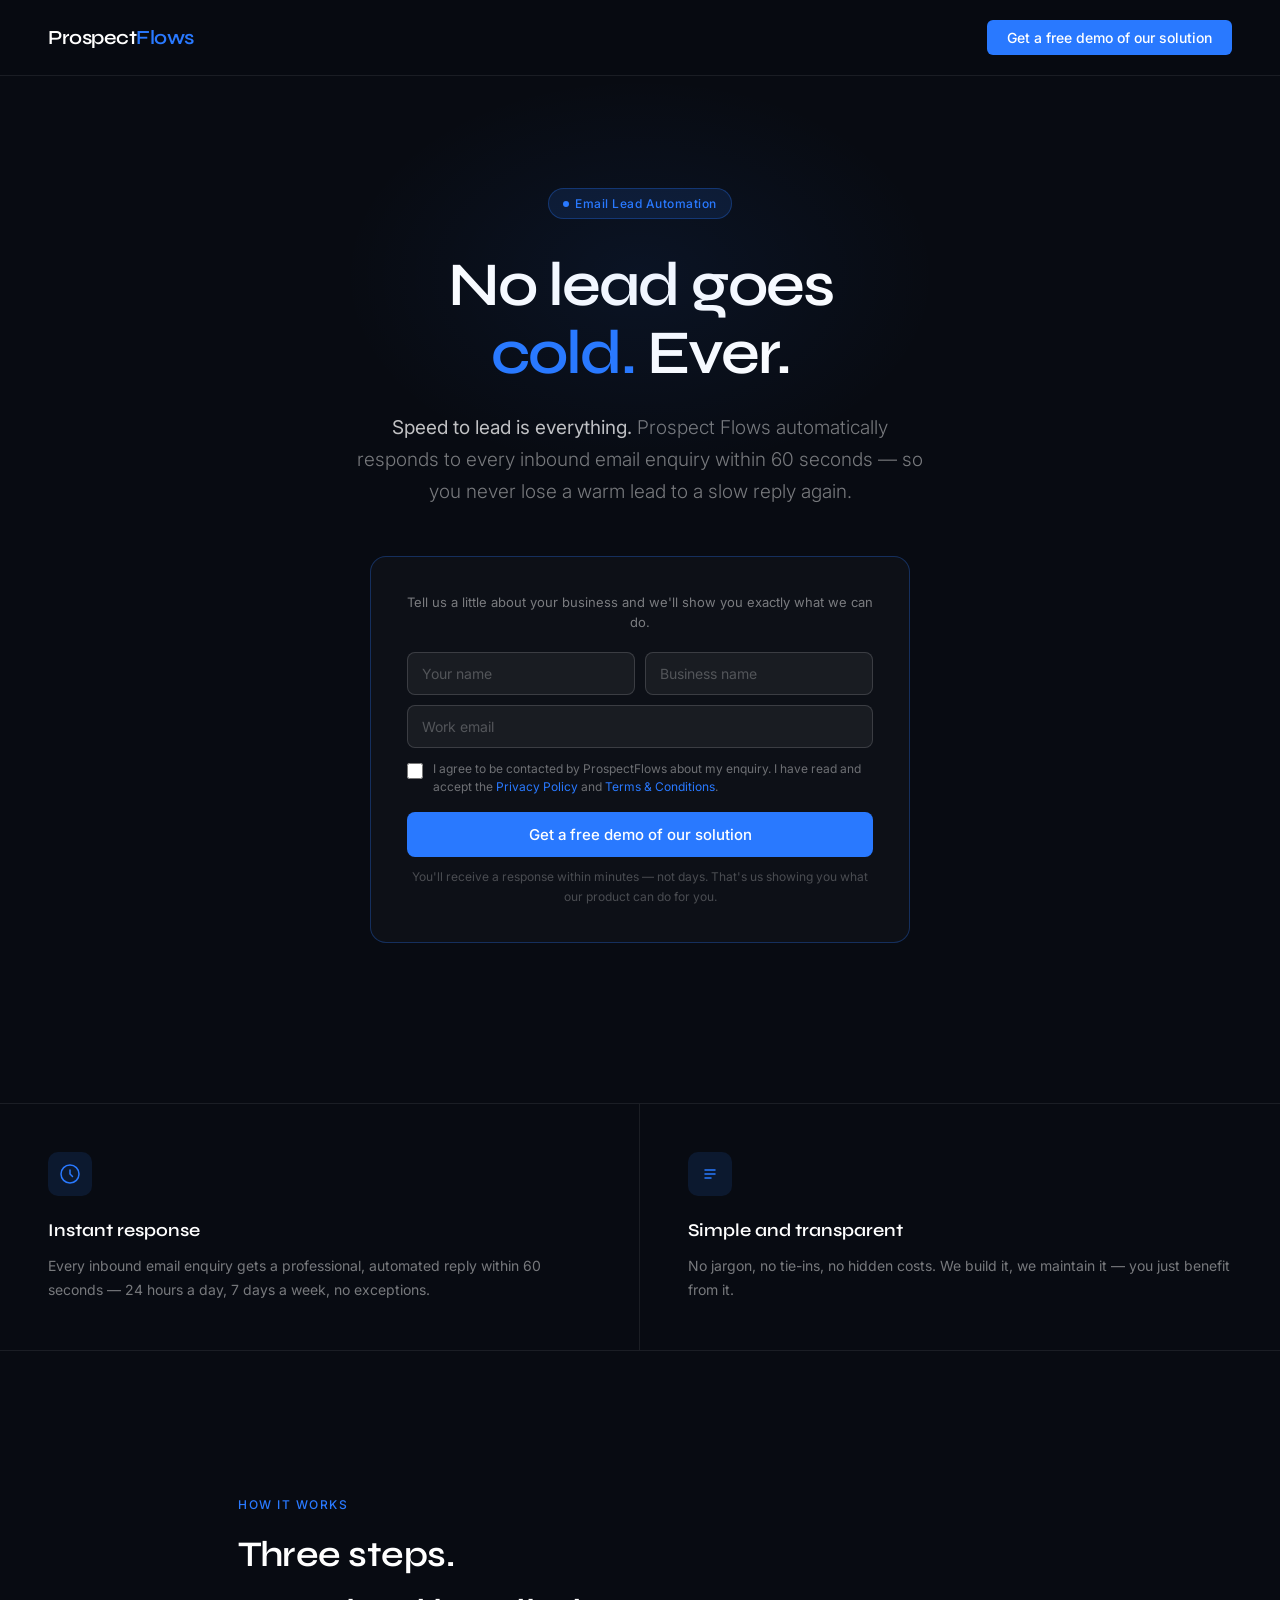
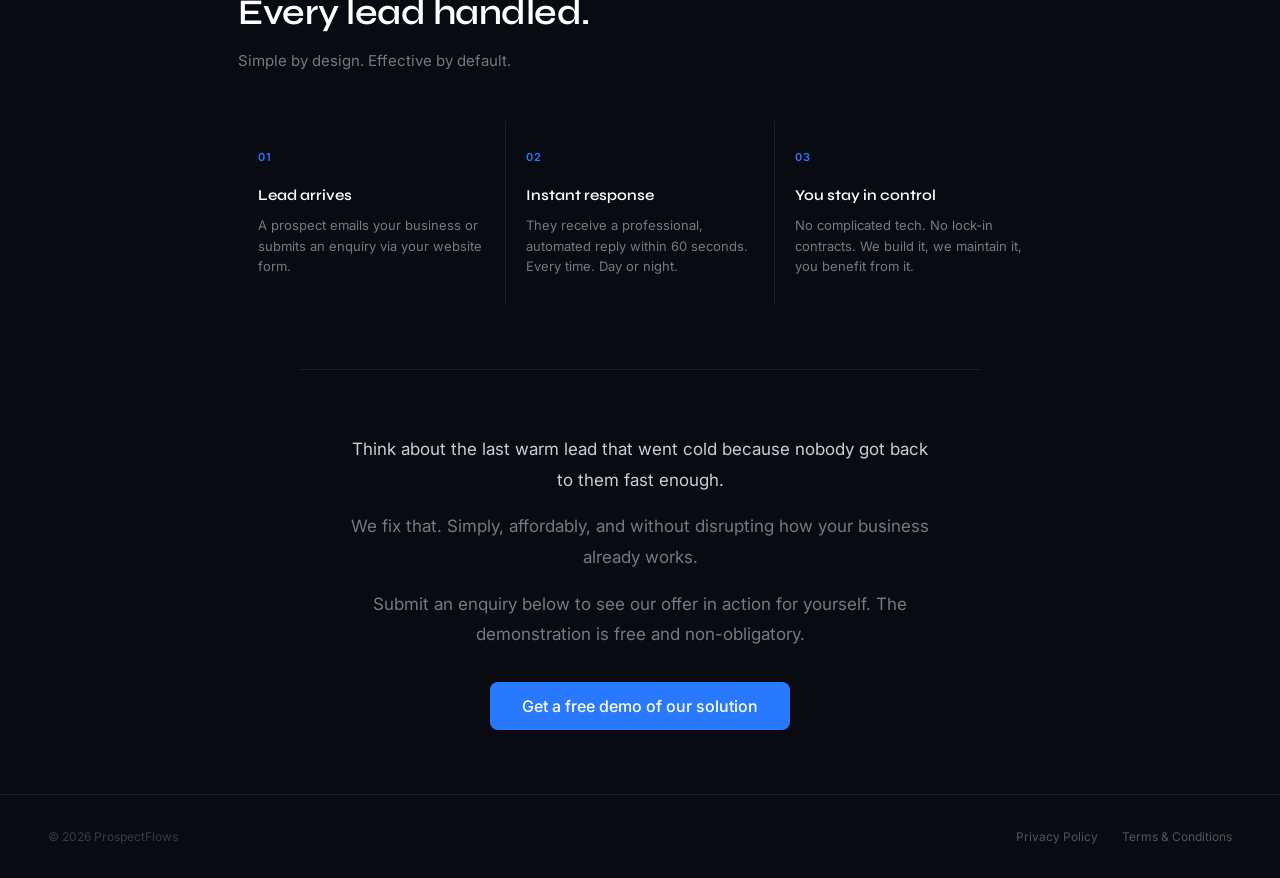
==== index.html @ 24a57e04 "Replace Make webhook with Web3Forms route Removes the public Make webhook submission code from the m" ====
<!DOCTYPE html>
<html lang="en">
<head>
<meta charset="UTF-8"/>
<meta name="viewport" content="width=device-width, initial-scale=1.0"/>
<title>ProspectFlows — No Lead Goes Cold</title>
<!-- Google tag (gtag.js) -->
<script async src="https://www.googletagmanager.com/gtag/js?id=G-K7BTXNPB6P"></script>
<script>
  window.dataLayer = window.dataLayer || [];
  function gtag(){dataLayer.push(arguments);}
  gtag('js', new Date());
  gtag('config', 'G-K7BTXNPB6P');
</script>
<link href="https://fonts.googleapis.com/css2?family=Syne:wght@400;500;600&family=Inter:wght@300;400;500&display=swap" rel="stylesheet"/>
<style>
  *{margin:0;padding:0;box-sizing:border-box}
  :root{
    --blue:#2979FF;
    --blue-dim:rgba(41,121,255,0.12);
    --blue-border:rgba(41,121,255,0.3);
    --bg:#080b12;
    --border:rgba(255,255,255,0.08);
    --text:#e8eaf0;
    --muted:rgba(255,255,255,0.45);
    --faint:rgba(255,255,255,0.15);
  }
  html{scroll-behavior:smooth}
  body{background:var(--bg);color:var(--text);font-family:'Inter',sans-serif;font-size:16px;line-height:1.6;overflow-x:hidden}
  nav{display:flex;justify-content:space-between;align-items:center;padding:1.25rem 3rem;border-bottom:0.5px solid var(--border);position:sticky;top:0;z-index:100;background:rgba(8,11,18,0.92);backdrop-filter:blur(12px)}
  .logo{font-family:'Syne',sans-serif;font-size:20px;font-weight:600;color:#fff;letter-spacing:-0.5px}.logo span{color:var(--blue)}
  .nav-cta{background:var(--blue);color:#fff;border:none;padding:9px 20px;border-radius:6px;font-size:14px;font-family:'Inter',sans-serif;cursor:pointer;font-weight:500}
  .nav-cta:hover{background:#1a6aff}
  .hero{padding:7rem 3rem 5rem;text-align:center;max-width:860px;margin:0 auto;position:relative}
  .hero::before{content:'';position:absolute;top:0;left:50%;transform:translateX(-50%);width:600px;height:400px;background:radial-gradient(ellipse at center,rgba(41,121,255,0.08) 0%,transparent 70%);pointer-events:none}
  .badge{display:inline-flex;align-items:center;gap:6px;background:var(--blue-dim);border:0.5px solid var(--blue-border);color:var(--blue);font-size:12px;padding:5px 14px;border-radius:20px;margin-bottom:2rem;letter-spacing:0.5px;font-weight:500}
  .badge::before{content:'';width:6px;height:6px;border-radius:50%;background:var(--blue);animation:pulse 2s infinite}
  @keyframes pulse{0%,100%{opacity:1}50%{opacity:0.3}}
  h1{font-family:'Syne',sans-serif;font-size:62px;font-weight:600;line-height:1.1;letter-spacing:-2px;margin-bottom:1.5rem;color:#fff}
  h1 em{color:var(--blue);font-style:normal}
  .sub{font-size:19px;color:var(--muted);line-height:1.7;margin-bottom:3rem;max-width:580px;margin-left:auto;margin-right:auto;font-weight:300}
  .sub strong{color:rgba(255,255,255,0.75);font-weight:400}
  .cta-box{background:rgba(255,255,255,0.025);border:0.5px solid var(--blue-border);border-radius:16px;padding:2.25rem;max-width:540px;margin:0 auto}
  .cta-label{font-size:13px;color:var(--muted);margin-bottom:1.25rem;line-height:1.5}
  .field-row{display:grid;grid-template-columns:1fr 1fr;gap:10px;margin-bottom:10px}
  .field-row.single{grid-template-columns:1fr}
  input[type="text"],input[type="email"]{background:rgba(255,255,255,0.05);border:0.5px solid var(--faint);border-radius:8px;padding:12px 14px;font-size:14px;color:#fff;font-family:'Inter',sans-serif;width:100%;outline:none;transition:border-color 0.2s}
  input[type="text"]::placeholder,input[type="email"]::placeholder{color:rgba(255,255,255,0.25)}
  input[type="text"]:focus,input[type="email"]:focus{border-color:rgba(41,121,255,0.6);background:rgba(41,121,255,0.05)}
  .consent-row{display:flex;align-items:flex-start;gap:10px;margin:12px 0;text-align:left}
  .consent-row input[type="checkbox"]{width:16px;height:16px;margin-top:3px;flex-shrink:0;accent-color:var(--blue);cursor:pointer}
  .consent-row label{font-size:12px;color:rgba(255,255,255,0.4);line-height:1.5;cursor:pointer}
  .consent-row label a{color:var(--blue);text-decoration:none}
  .consent-row label a:hover{text-decoration:underline}
  .submit-btn{width:100%;background:var(--blue);color:#fff;border:none;border-radius:8px;padding:13px;font-size:15px;font-weight:500;font-family:'Inter',sans-serif;cursor:pointer;margin-top:4px;transition:background 0.2s,transform 0.1s}
  .submit-btn:hover{background:#1a6aff}
  .submit-btn:active{transform:scale(0.99)}
  .submit-btn:disabled{background:rgba(41,121,255,0.3);cursor:not-allowed}
  .form-note{font-size:12px;color:rgba(255,255,255,0.25);margin-top:10px}
  .pillars{display:grid;grid-template-columns:1fr 1fr;border-top:0.5px solid var(--border);border-bottom:0.5px solid var(--border);margin:5rem 0}
  .pillar{padding:3rem;border-right:0.5px solid var(--border);position:relative;overflow:hidden}
  .pillar:last-child{border-right:none}
  .p-icon{width:44px;height:44px;background:var(--blue-dim);border-radius:10px;display:flex;align-items:center;justify-content:center;margin-bottom:1.25rem}
  .pillar h3{font-family:'Syne',sans-serif;font-size:18px;font-weight:600;color:#fff;margin-bottom:0.6rem}
  .pillar p{font-size:14px;color:var(--muted);line-height:1.7}
  .how{padding:4rem 3rem;max-width:900px;margin:0 auto}
  .section-label{font-size:12px;color:var(--blue);letter-spacing:1.5px;text-transform:uppercase;font-weight:500;margin-bottom:0.75rem}
  .how h2{font-family:'Syne',sans-serif;font-size:36px;font-weight:600;color:#fff;margin-bottom:0.5rem;letter-spacing:-0.5px}
  .how .sub2{font-size:15px;color:var(--muted);margin-bottom:3rem}
  .steps{display:grid;grid-template-columns:repeat(3,1fr);gap:1px;background:var(--border)}
  .step{background:var(--bg);padding:1.75rem 1.25rem}
  .step-num{font-size:11px;color:var(--blue);font-weight:600;letter-spacing:1px;margin-bottom:1rem}
  .step h4{font-family:'Syne',sans-serif;font-size:15px;font-weight:600;color:#fff;margin-bottom:0.5rem}
  .step p{font-size:13px;color:var(--muted);line-height:1.6}
  .offer{padding:4rem 3rem;max-width:680px;margin:0 auto;text-align:center;border-top:0.5px solid var(--border)}
  .offer p{font-size:17px;color:var(--muted);line-height:1.8;margin-bottom:1rem}
  .offer p strong{color:rgba(255,255,255,0.8);font-weight:400}
  .offer-cta{margin-top:2rem}
  .offer-btn{background:var(--blue);color:#fff;border:none;border-radius:8px;padding:14px 32px;font-size:16px;font-weight:500;font-family:'Inter',sans-serif;cursor:pointer;transition:background 0.2s}
  .offer-btn:hover{background:#1a6aff}
  footer{border-top:0.5px solid var(--border);padding:2rem 3rem;display:flex;justify-content:space-between;align-items:center;font-size:12px;color:rgba(255,255,255,0.2)}
  footer a{color:rgba(255,255,255,0.3);text-decoration:none}
  footer a:hover{color:var(--blue)}
  .footer-links{display:flex;gap:1.5rem}
  .fade{opacity:0;transform:translateY(20px);transition:opacity 0.6s ease,transform 0.6s ease}
  .fade.visible{opacity:1;transform:none}
</style>
</head>
<body>

<nav>
  <div class="logo">Prospect<span>Flows</span></div>
  <button class="nav-cta" onclick="document.getElementById('cta').scrollIntoView({behavior:'smooth'})">Get a free demo of our solution</button>
</nav>

<div class="hero">
  <div class="badge">Email Lead Automation</div>
  <h1>No lead goes<br><em>cold.</em> Ever.</h1>
  <p class="sub"><strong>Speed to lead is everything.</strong> Prospect Flows automatically responds to every inbound email enquiry within 60 seconds — so you never lose a warm lead to a slow reply again.</p>

  <form class="cta-box" id="cta" action="https://api.web3forms.com/submit" method="POST">
    <p class="cta-label">Tell us a little about your business and we'll show you exactly what we can do.</p>

    <!-- Web3Forms access key: this is expected to be visible in static HTML. -->
    <input type="hidden" name="access_key" value="8eabd017-1b37-4310-bc9a-291eca421850">

    <!-- Fixed routing fields for the dedicated form inbox / Make Gmail route. -->
    <input type="hidden" name="subject" value="PF Website Form Submission">
    <input type="hidden" name="from_name" value="Prospect Flows Website">
    <input type="hidden" name="source" value="PF_FORM_SUBMISSION_V1">
    <input type="hidden" name="message" value="PF_FORM_SUBMISSION_V1 - Website form enquiry from the Prospect Flows landing page.">

    <!-- Honeypot field — hidden from real users, bots may fill it. -->
    <input type="text" id="inp-honeypot" name="website" autocomplete="off" tabindex="-1" style="position:absolute;left:-9999px;width:1px;height:1px;opacity:0;" aria-hidden="true">

    <div class="field-row">
      <input type="text" placeholder="Your name" id="inp-name" name="name" maxlength="80" required>
      <input type="text" placeholder="Business name" id="inp-biz" name="business" maxlength="120">
    </div>
    <div class="field-row single">
      <input type="email" placeholder="Work email" id="inp-email" name="email" maxlength="120" required>
    </div>
    <div class="consent-row">
      <input type="checkbox" id="inp-consent" name="consent" value="Agreed to be contacted and accepted Privacy Policy and Terms" required>
      <label for="inp-consent">I agree to be contacted by ProspectFlows about my enquiry. I have read and accept the <a href="privacy-policy.html">Privacy Policy</a> and <a href="terms.html">Terms & Conditions</a>.</label>
    </div>
    <button class="submit-btn" id="submit-btn" type="submit">Get a free demo of our solution</button>
    <p class="form-note" id="reply-msg">You'll receive a response within minutes — not days. That's us showing you what our product can do for you.</p>
  </form>
</div>

<div class="pillars">
  <div class="pillar fade">
    <div class="p-icon">
      <svg width="22" height="22" viewBox="0 0 22 22" fill="none"><circle cx="11" cy="11" r="9" stroke="#2979FF" stroke-width="1.5"/><path d="M11 7v4l2.5 2.5" stroke="#2979FF" stroke-width="1.5" stroke-linecap="round"/></svg>
    </div>
    <h3>Instant response</h3>
    <p>Every inbound email enquiry gets a professional, automated reply within 60 seconds — 24 hours a day, 7 days a week, no exceptions.</p>
  </div>
  <div class="pillar fade">
    <div class="p-icon">
      <svg width="22" height="22" viewBox="0 0 22 22" fill="none"><path d="M6 11h10M6 7h10M6 15h6" stroke="#2979FF" stroke-width="1.5" stroke-linecap="round"/></svg>
    </div>
    <h3>Simple and transparent</h3>
    <p>No jargon, no tie-ins, no hidden costs. We build it, we maintain it — you just benefit from it.</p>
  </div>
</div>

<div class="how">
  <div class="section-label fade">How it works</div>
  <h2 class="fade">Three steps.<br>Every lead handled.</h2>
  <p class="sub2 fade">Simple by design. Effective by default.</p>
  <div class="steps fade">
    <div class="step">
      <div class="step-num">01</div>
      <h4>Lead arrives</h4>
      <p>A prospect emails your business or submits an enquiry via your website form.</p>
    </div>
    <div class="step">
      <div class="step-num">02</div>
      <h4>Instant response</h4>
      <p>They receive a professional, automated reply within 60 seconds. Every time. Day or night.</p>
    </div>
    <div class="step">
      <div class="step-num">03</div>
      <h4>You stay in control</h4>
      <p>No complicated tech. No lock-in contracts. We build it, we maintain it, you benefit from it.</p>
    </div>
  </div>
</div>

<div class="offer fade">
  <p><strong>Think about the last warm lead that went cold because nobody got back to them fast enough.</strong></p>
  <p>We fix that. Simply, affordably, and without disrupting how your business already works.</p>
  <p>Submit an enquiry below to see our offer in action for yourself. The demonstration is free and non-obligatory.</p>
  <div class="offer-cta">
    <button class="offer-btn" onclick="document.getElementById('cta').scrollIntoView({behavior:'smooth'})">Get a free demo of our solution</button>
  </div>
</div>

<footer>
  <span>© 2026 ProspectFlows</span>
  <div class="footer-links">
    <a href="privacy-policy.html">Privacy Policy</a>
    <a href="terms.html">Terms & Conditions</a>
  </div>
</footer>

<script>
var form=document.getElementById('cta');
var submitBtn=document.getElementById('submit-btn');
var replyMsg=document.getElementById('reply-msg');

// Keep client-side handling light. Web3Forms handles the form submission.
// This only prevents double-click duplicate submissions after browser validation passes.
if(form){
  form.addEventListener('submit',function(){
    if(submitBtn){
      submitBtn.textContent='Sending...';
      submitBtn.disabled=true;
    }
    if(replyMsg){
      replyMsg.textContent='Sending your enquiry securely...';
      replyMsg.style.color='rgba(255,255,255,0.5)';
    }
  });
}

var obs=new IntersectionObserver(function(entries){entries.forEach(function(e){if(e.isIntersecting){e.target.classList.add('visible')}})},{threshold:0.15});
document.querySelectorAll('.fade').forEach(function(el){obs.observe(el)});
</script>
</body>
</html>
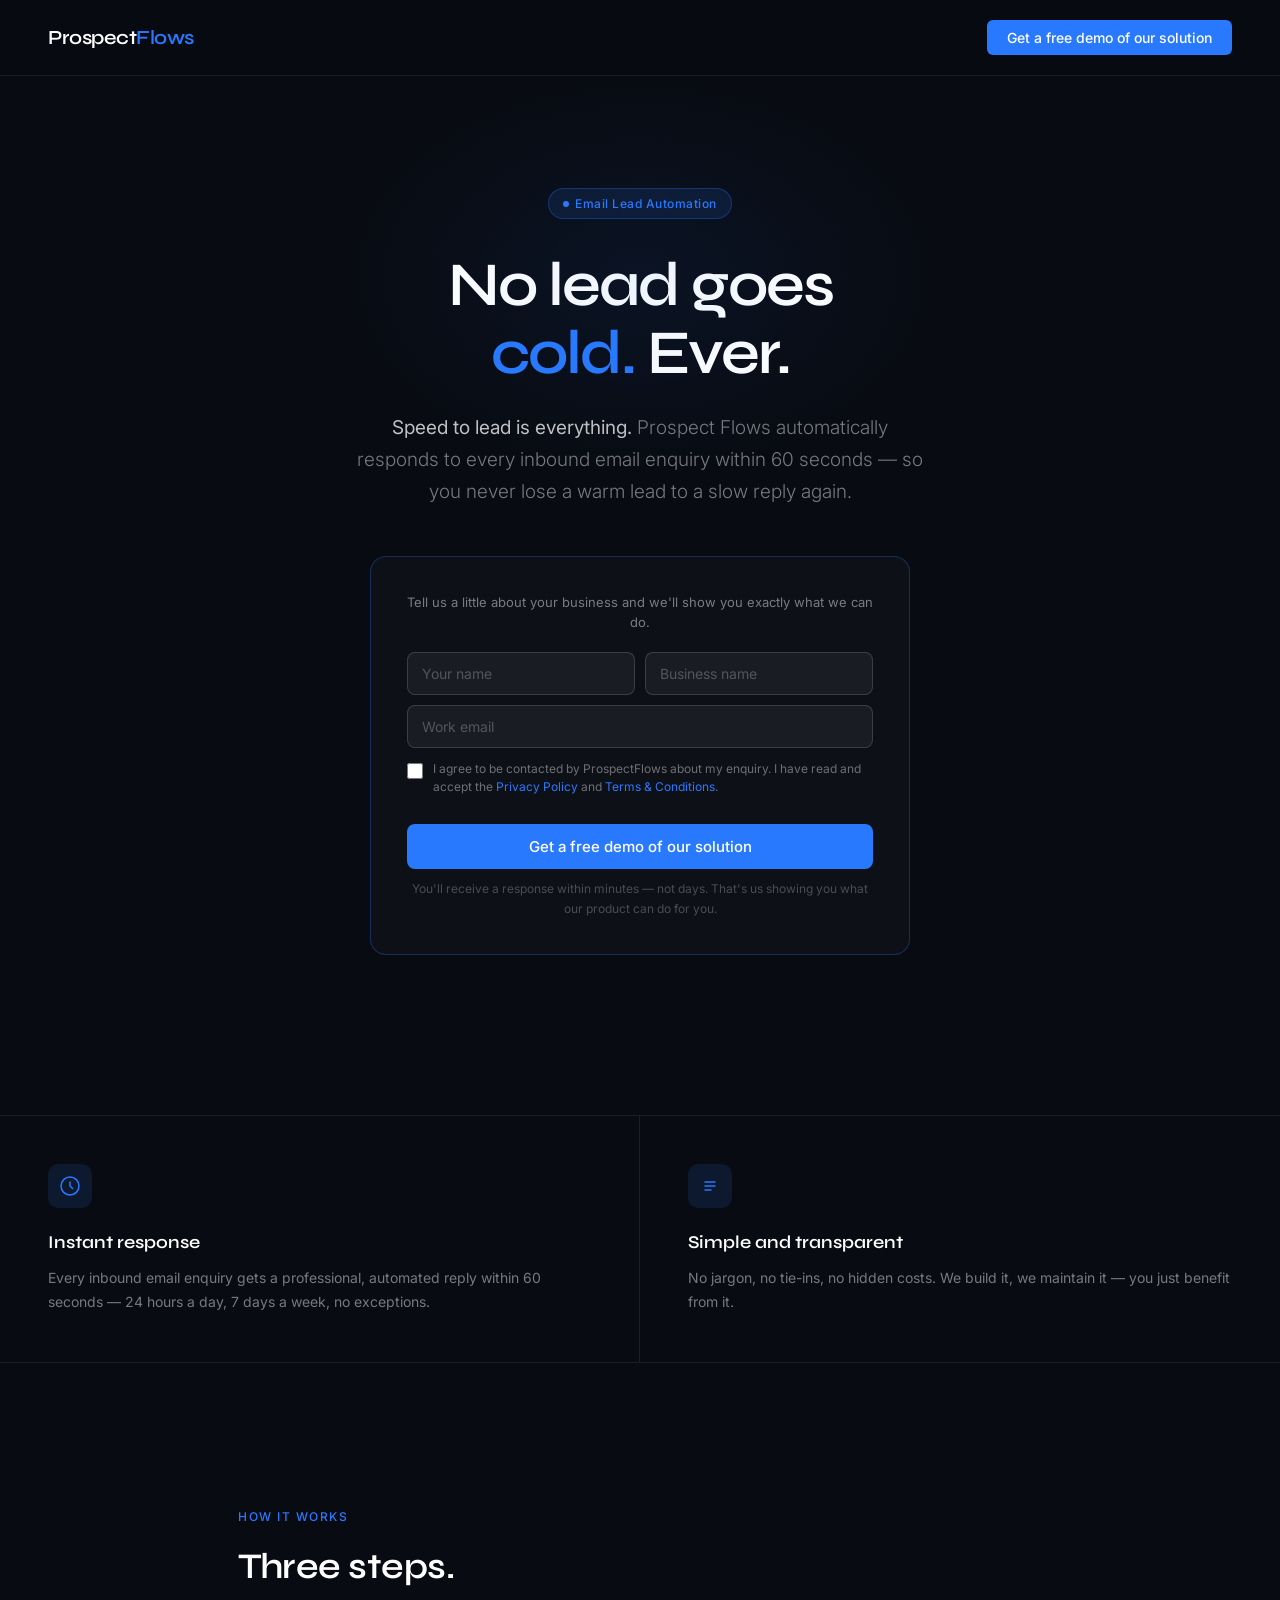
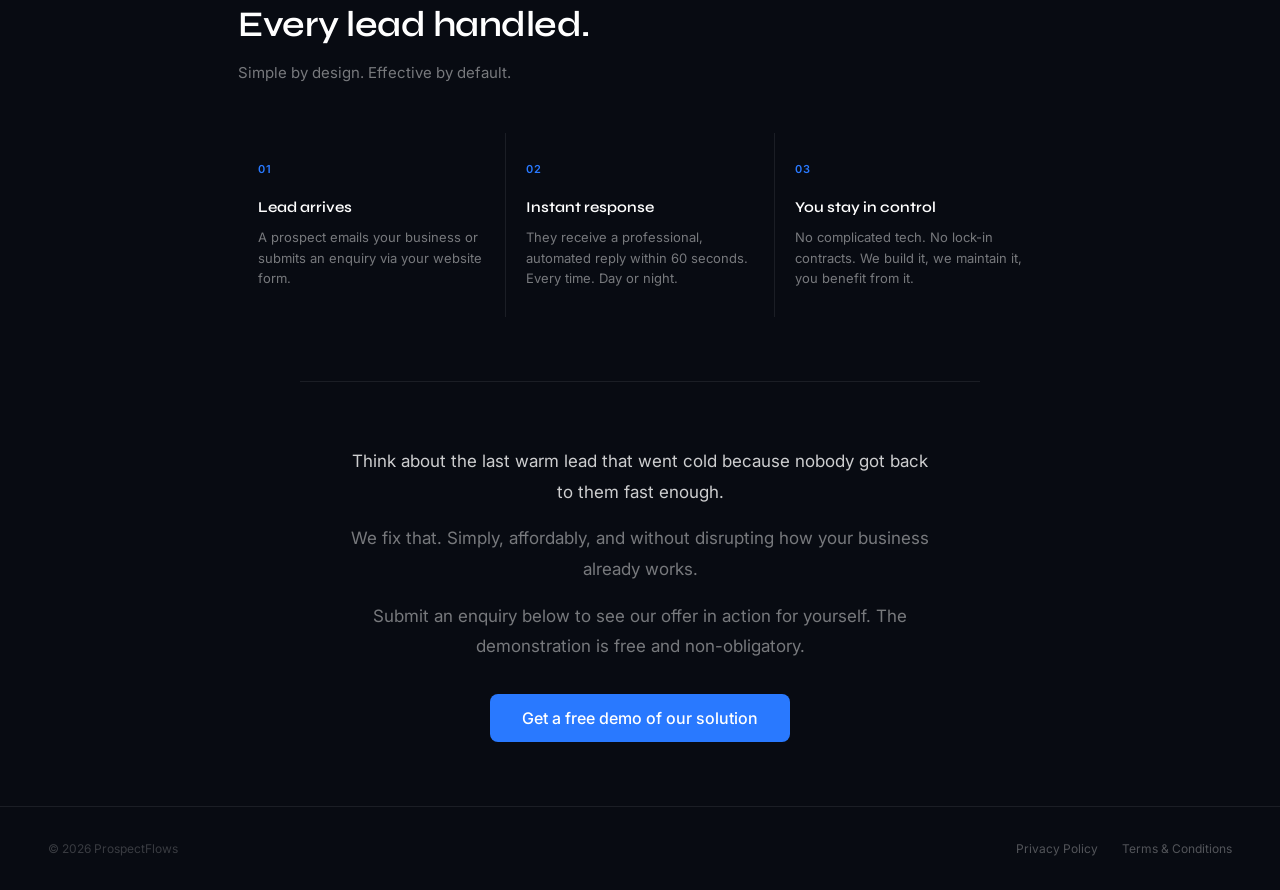
==== commit 2aef56f7: "Enable Web3Forms hCaptcha protection Updated the website enquiry form to complete the Web3Forms hCap" ====
--- a/index.html
+++ b/index.html
@@ -52,6 +52,8 @@
   .consent-row label{font-size:12px;color:rgba(255,255,255,0.4);line-height:1.5;cursor:pointer}
   .consent-row label a{color:var(--blue);text-decoration:none}
   .consent-row label a:hover{text-decoration:underline}
+  .h-captcha{display:flex;justify-content:center;margin:14px 0 10px}
+  .captcha-error{font-size:12px;color:#ffb4b4;margin:8px 0 0;display:none}
   .submit-btn{width:100%;background:var(--blue);color:#fff;border:none;border-radius:8px;padding:13px;font-size:15px;font-weight:500;font-family:'Inter',sans-serif;cursor:pointer;margin-top:4px;transition:background 0.2s,transform 0.1s}
   .submit-btn:hover{background:#1a6aff}
   .submit-btn:active{transform:scale(0.99)}
@@ -109,21 +111,19 @@
     <input type="hidden" name="from_name" value="Prospect Flows Website">
     <input type="hidden" name="source" value="PF_FORM_SUBMISSION_V1">
     <input type="hidden" name="message" value="PF_FORM_SUBMISSION_V1 - Website form enquiry from the Prospect Flows landing page.">
-
-    <!-- Honeypot field — hidden from real users, bots may fill it. -->
-    <input type="text" id="inp-honeypot" name="website" autocomplete="off" tabindex="-1" style="position:absolute;left:-9999px;width:1px;height:1px;opacity:0;" aria-hidden="true">
-
     <div class="field-row">
-      <input type="text" placeholder="Your name" id="inp-name" name="name" maxlength="80" required>
-      <input type="text" placeholder="Business name" id="inp-biz" name="business" maxlength="120">
+      <input type="text" placeholder="Your name" id="inp-name" name="name" autocomplete="name" minlength="2" maxlength="80" required>
+      <input type="text" placeholder="Business name" id="inp-biz" name="business" autocomplete="organization" maxlength="120">
     </div>
     <div class="field-row single">
-      <input type="email" placeholder="Work email" id="inp-email" name="email" maxlength="120" required>
+      <input type="email" placeholder="Work email" id="inp-email" name="email" autocomplete="email" minlength="5" maxlength="120" required>
     </div>
     <div class="consent-row">
       <input type="checkbox" id="inp-consent" name="consent" value="Agreed to be contacted and accepted Privacy Policy and Terms" required>
       <label for="inp-consent">I agree to be contacted by ProspectFlows about my enquiry. I have read and accept the <a href="privacy-policy.html">Privacy Policy</a> and <a href="terms.html">Terms & Conditions</a>.</label>
     </div>
+    <div class="h-captcha" data-captcha="true" data-theme="dark"></div>
+    <p class="captcha-error" id="captcha-error">Please complete the captcha before submitting.</p>
     <button class="submit-btn" id="submit-btn" type="submit">Get a free demo of our solution</button>
     <p class="form-note" id="reply-msg">You'll receive a response within minutes — not days. That's us showing you what our product can do for you.</p>
   </form>
@@ -186,15 +186,37 @@
   </div>
 </footer>
 
+<script src="https://web3forms.com/client/script.js" async defer></script>
+
 <script>
 var form=document.getElementById('cta');
 var submitBtn=document.getElementById('submit-btn');
 var replyMsg=document.getElementById('reply-msg');
-
-// Keep client-side handling light. Web3Forms handles the form submission.
-// This only prevents double-click duplicate submissions after browser validation passes.
+var captchaError=document.getElementById('captcha-error');
+
+// Web3Forms handles the form submission.
+// This validates hCaptcha and prevents double-click duplicate submissions after browser validation passes.
 if(form){
-  form.addEventListener('submit',function(){
+  form.addEventListener('submit',function(e){
+    var hCaptchaResponse=form.querySelector('textarea[name="h-captcha-response"]');
+
+    if(!hCaptchaResponse || !hCaptchaResponse.value.trim()){
+      e.preventDefault();
+
+      if(captchaError){
+        captchaError.style.display='block';
+      }
+      if(replyMsg){
+        replyMsg.textContent='Please complete the captcha before sending your enquiry.';
+        replyMsg.style.color='#ffb4b4';
+      }
+
+      return;
+    }
+
+    if(captchaError){
+      captchaError.style.display='none';
+    }
     if(submitBtn){
       submitBtn.textContent='Sending...';
       submitBtn.disabled=true;
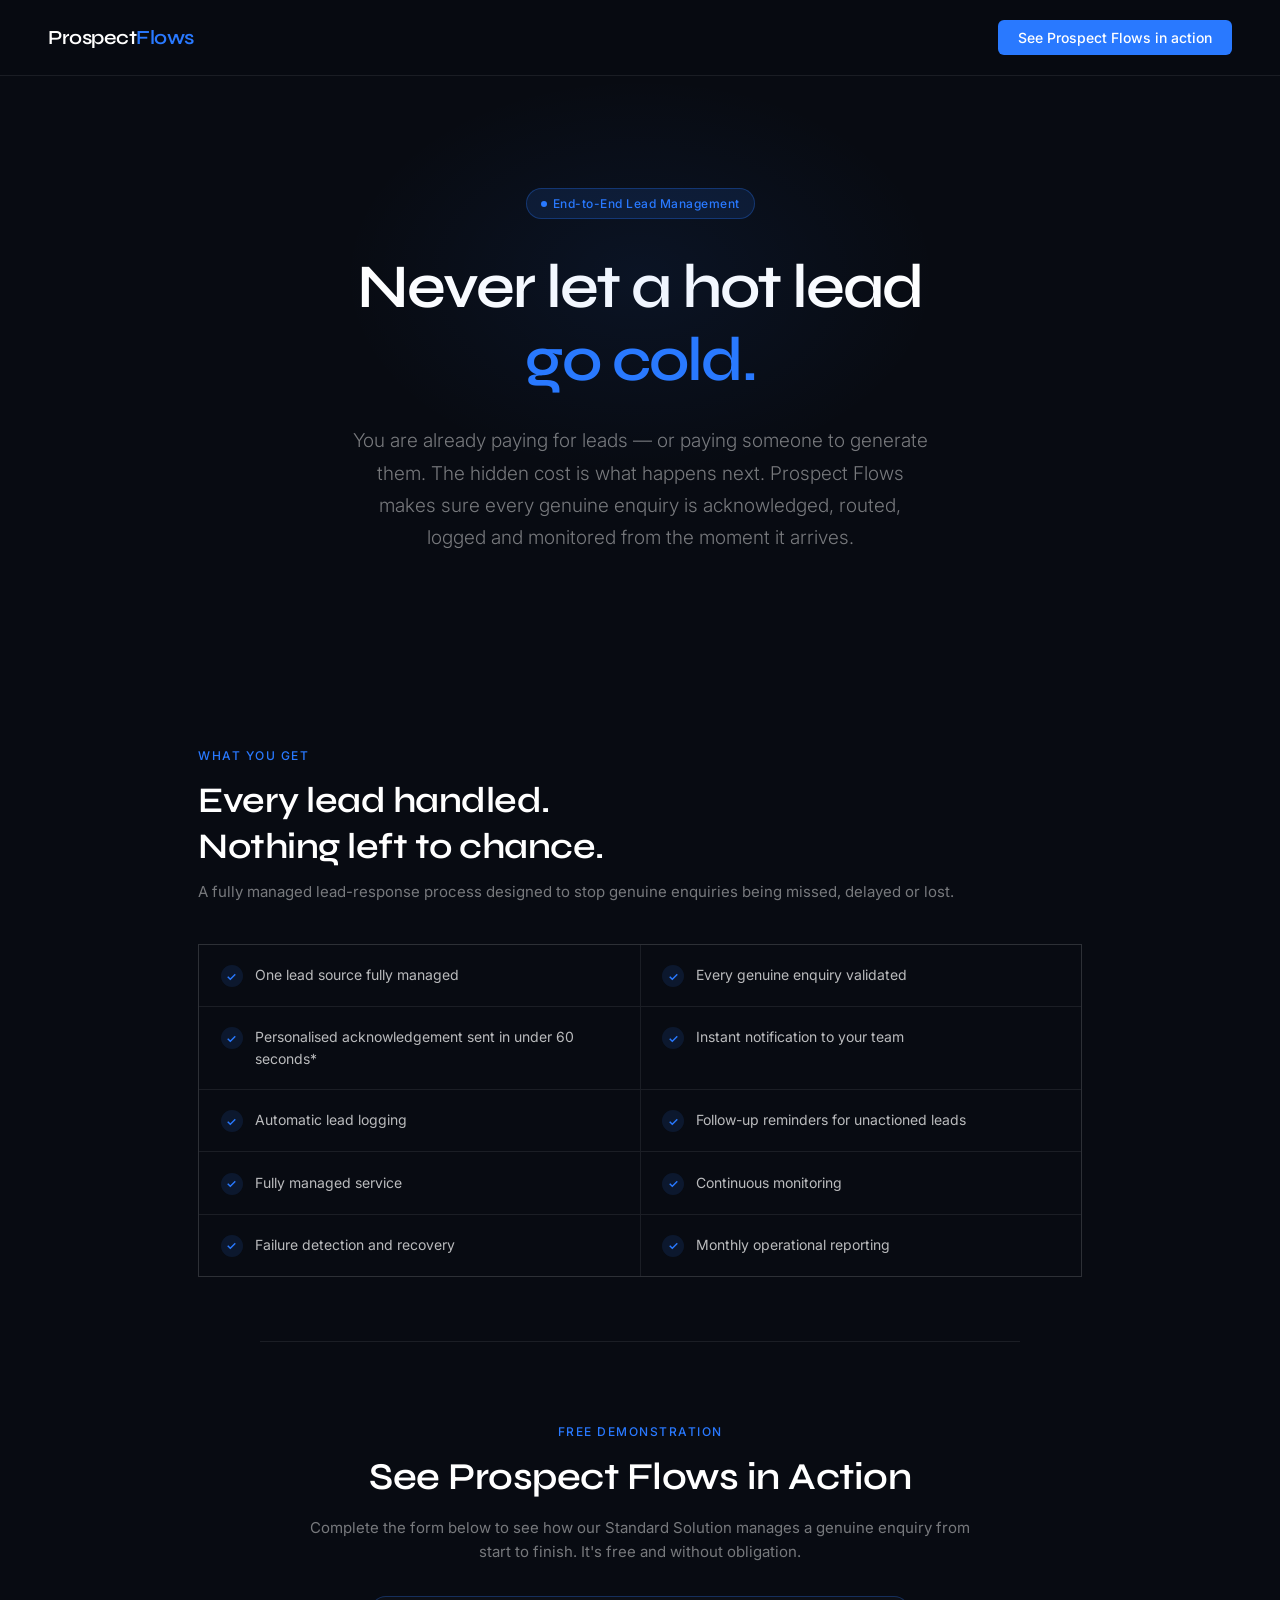
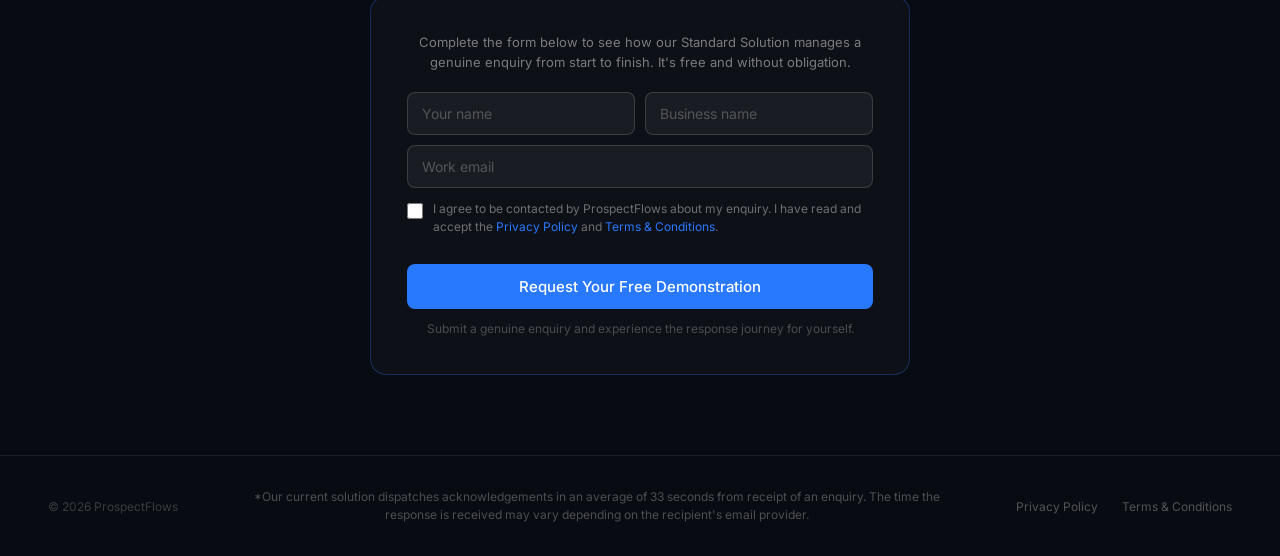
==== commit 422f8536: "Redesign landing page around the Standard Speed-to-Lead solution Refocused the Prospect Flows landin" ====
--- a/index.html
+++ b/index.html
@@ -36,7 +36,7 @@
   .badge{display:inline-flex;align-items:center;gap:6px;background:var(--blue-dim);border:0.5px solid var(--blue-border);color:var(--blue);font-size:12px;padding:5px 14px;border-radius:20px;margin-bottom:2rem;letter-spacing:0.5px;font-weight:500}
   .badge::before{content:'';width:6px;height:6px;border-radius:50%;background:var(--blue);animation:pulse 2s infinite}
   @keyframes pulse{0%,100%{opacity:1}50%{opacity:0.3}}
-  h1{font-family:'Syne',sans-serif;font-size:62px;font-weight:600;line-height:1.1;letter-spacing:-2px;margin-bottom:1.5rem;color:#fff}
+  h1{font-family:'Syne',sans-serif;font-size:62px;font-weight:600;line-height:1.18;letter-spacing:-2px;margin-bottom:1.5rem;color:#fff;padding-bottom:0.06em}
   h1 em{color:var(--blue);font-style:normal}
   .sub{font-size:19px;color:var(--muted);line-height:1.7;margin-bottom:3rem;max-width:580px;margin-left:auto;margin-right:auto;font-weight:300}
   .sub strong{color:rgba(255,255,255,0.75);font-weight:400}
@@ -80,28 +80,77 @@
   .offer-cta{margin-top:2rem}
   .offer-btn{background:var(--blue);color:#fff;border:none;border-radius:8px;padding:14px 32px;font-size:16px;font-weight:500;font-family:'Inter',sans-serif;cursor:pointer;transition:background 0.2s}
   .offer-btn:hover{background:#1a6aff}
-  footer{border-top:0.5px solid var(--border);padding:2rem 3rem;display:flex;justify-content:space-between;align-items:center;font-size:12px;color:rgba(255,255,255,0.2)}
+  footer{border-top:0.5px solid var(--border);padding:2rem 3rem;display:grid;grid-template-columns:auto 1fr auto;gap:2rem;align-items:center;font-size:12px;color:rgba(255,255,255,0.2)}
   footer a{color:rgba(255,255,255,0.3);text-decoration:none}
   footer a:hover{color:var(--blue)}
+  .footer-disclaimer{max-width:720px;justify-self:center;text-align:center;color:rgba(255,255,255,0.28);line-height:1.5}
   .footer-links{display:flex;gap:1.5rem}
   .fade{opacity:0;transform:translateY(20px);transition:opacity 0.6s ease,transform 0.6s ease}
   .fade.visible{opacity:1;transform:none}
+
+  .outcomes{padding:4rem 3rem;max-width:980px;margin:0 auto}
+  .outcomes h2{font-family:'Syne',sans-serif;font-size:36px;font-weight:600;line-height:1.28;color:#fff;margin-bottom:0.5rem;letter-spacing:-0.5px;padding-bottom:0.06em}
+  .outcomes .sub2{font-size:15px;color:var(--muted);margin-bottom:2.5rem}
+  .outcome-grid{display:grid;grid-template-columns:1fr 1fr;gap:1px;background:var(--border);border:0.5px solid var(--border)}
+  .outcome{background:var(--bg);padding:1.2rem 1.35rem;display:flex;align-items:flex-start;gap:12px}
+  .outcome-check{width:22px;height:22px;border-radius:50%;background:var(--blue-dim);color:var(--blue);display:flex;align-items:center;justify-content:center;font-size:12px;font-weight:600;flex-shrink:0;margin-top:1px}
+  .outcome p{font-size:14px;color:rgba(255,255,255,0.72);line-height:1.55}
+  .demo-section{padding:5rem 3rem;max-width:760px;margin:0 auto;text-align:center;border-top:0.5px solid var(--border)}
+  .demo-section h2{font-family:'Syne',sans-serif;font-size:38px;font-weight:600;line-height:1.28;color:#fff;margin-bottom:0.75rem;letter-spacing:-0.5px;padding-bottom:0.06em}
+  .demo-section>.sub2{font-size:15px;color:var(--muted);margin-bottom:2rem}
+  @media(max-width:700px){
+    nav{padding:1rem 1.25rem}
+    .nav-cta{padding:8px 12px;font-size:12px}
+    .hero{padding:5rem 1.25rem 3.5rem}
+    h1{font-size:42px;letter-spacing:-1px}
+    .sub{font-size:17px}
+    .outcomes,.demo-section{padding:3.5rem 1.25rem}
+    .outcome-grid{grid-template-columns:1fr}
+    .field-row{grid-template-columns:1fr}
+    footer{padding:1.5rem 1.25rem;grid-template-columns:1fr;gap:1rem;align-items:start}
+    .footer-disclaimer{justify-self:start;text-align:left}
+  }
+
 </style>
 </head>
 <body>
 
 <nav>
   <div class="logo">Prospect<span>Flows</span></div>
-  <button class="nav-cta" onclick="document.getElementById('cta').scrollIntoView({behavior:'smooth'})">Get a free demo of our solution</button>
+  <button class="nav-cta" onclick="document.getElementById('cta').scrollIntoView({behavior:'smooth'})">See Prospect Flows in action</button>
 </nav>
 
 <div class="hero">
-  <div class="badge">Email Lead Automation</div>
-  <h1>No lead goes<br><em>cold.</em> Ever.</h1>
-  <p class="sub"><strong>Speed to lead is everything.</strong> Prospect Flows automatically responds to every inbound email enquiry within 60 seconds — so you never lose a warm lead to a slow reply again.</p>
-
+  <div class="badge">End-to-End Lead Management</div>
+  <h1>Never let a hot lead<br><em>go cold.</em></h1>
+  <p class="sub">You are already paying for leads — or paying someone to generate them. The hidden cost is what happens next. Prospect Flows makes sure every genuine enquiry is acknowledged, routed, logged and monitored from the moment it arrives.</p>
+</div>
+
+<div class="outcomes">
+  <div class="section-label fade">What you get</div>
+  <h2 class="fade">Every lead handled.<br>Nothing left to chance.</h2>
+  <p class="sub2 fade">A fully managed lead-response process designed to stop genuine enquiries being missed, delayed or lost.</p>
+
+  <div class="outcome-grid fade">
+    <div class="outcome"><span class="outcome-check">✓</span><p>One lead source fully managed</p></div>
+    <div class="outcome"><span class="outcome-check">✓</span><p>Every genuine enquiry validated</p></div>
+    <div class="outcome"><span class="outcome-check">✓</span><p>Personalised acknowledgement sent in under 60 seconds*</p></div>
+    <div class="outcome"><span class="outcome-check">✓</span><p>Instant notification to your team</p></div>
+    <div class="outcome"><span class="outcome-check">✓</span><p>Automatic lead logging</p></div>
+    <div class="outcome"><span class="outcome-check">✓</span><p>Follow-up reminders for unactioned leads</p></div>
+    <div class="outcome"><span class="outcome-check">✓</span><p>Fully managed service</p></div>
+    <div class="outcome"><span class="outcome-check">✓</span><p>Continuous monitoring</p></div>
+    <div class="outcome"><span class="outcome-check">✓</span><p>Failure detection and recovery</p></div>
+    <div class="outcome"><span class="outcome-check">✓</span><p>Monthly operational reporting</p></div>
+  </div>
+</div>
+
+<div class="demo-section">
+  <div class="section-label fade">Free demonstration</div>
+  <h2 class="fade">See Prospect Flows in Action</h2>
+  <p class="sub2 fade">Complete the form below to see how our Standard Solution manages a genuine enquiry from start to finish. It's free and without obligation.</p>
   <form class="cta-box" id="cta" action="https://api.web3forms.com/submit" method="POST">
-    <p class="cta-label">Tell us a little about your business and we'll show you exactly what we can do.</p>
+    <p class="cta-label">Complete the form below to see how our Standard Solution manages a genuine enquiry from start to finish. It's free and without obligation.</p>
 
     <!-- Web3Forms access key: this is expected to be visible in static HTML. -->
     <input type="hidden" name="access_key" value="8eabd017-1b37-4310-bc9a-291eca421850">
@@ -110,6 +159,7 @@
     <input type="hidden" name="subject" value="PF Website Form Submission">
     <input type="hidden" name="from_name" value="Prospect Flows Website">
     <input type="hidden" name="source" value="PF_FORM_SUBMISSION_V1">
+    <input type="hidden" name="routing_marker" value="PF_FORM_SUBMISSION_V1">
     <input type="hidden" name="message" value="PF_FORM_SUBMISSION_V1 - Website form enquiry from the Prospect Flows landing page.">
     <div class="field-row">
       <input type="text" placeholder="Your name" id="inp-name" name="name" autocomplete="name" minlength="2" maxlength="80" required>
@@ -124,62 +174,14 @@
     </div>
     <div class="h-captcha" data-captcha="true" data-theme="dark"></div>
     <p class="captcha-error" id="captcha-error">Please complete the captcha before submitting.</p>
-    <button class="submit-btn" id="submit-btn" type="submit">Get a free demo of our solution</button>
-    <p class="form-note" id="reply-msg">You'll receive a response within minutes — not days. That's us showing you what our product can do for you.</p>
+    <button class="submit-btn" id="submit-btn" type="submit">Request Your Free Demonstration</button>
+    <p class="form-note" id="reply-msg">Submit a genuine enquiry and experience the response journey for yourself.</p>
   </form>
 </div>
 
-<div class="pillars">
-  <div class="pillar fade">
-    <div class="p-icon">
-      <svg width="22" height="22" viewBox="0 0 22 22" fill="none"><circle cx="11" cy="11" r="9" stroke="#2979FF" stroke-width="1.5"/><path d="M11 7v4l2.5 2.5" stroke="#2979FF" stroke-width="1.5" stroke-linecap="round"/></svg>
-    </div>
-    <h3>Instant response</h3>
-    <p>Every inbound email enquiry gets a professional, automated reply within 60 seconds — 24 hours a day, 7 days a week, no exceptions.</p>
-  </div>
-  <div class="pillar fade">
-    <div class="p-icon">
-      <svg width="22" height="22" viewBox="0 0 22 22" fill="none"><path d="M6 11h10M6 7h10M6 15h6" stroke="#2979FF" stroke-width="1.5" stroke-linecap="round"/></svg>
-    </div>
-    <h3>Simple and transparent</h3>
-    <p>No jargon, no tie-ins, no hidden costs. We build it, we maintain it — you just benefit from it.</p>
-  </div>
-</div>
-
-<div class="how">
-  <div class="section-label fade">How it works</div>
-  <h2 class="fade">Three steps.<br>Every lead handled.</h2>
-  <p class="sub2 fade">Simple by design. Effective by default.</p>
-  <div class="steps fade">
-    <div class="step">
-      <div class="step-num">01</div>
-      <h4>Lead arrives</h4>
-      <p>A prospect emails your business or submits an enquiry via your website form.</p>
-    </div>
-    <div class="step">
-      <div class="step-num">02</div>
-      <h4>Instant response</h4>
-      <p>They receive a professional, automated reply within 60 seconds. Every time. Day or night.</p>
-    </div>
-    <div class="step">
-      <div class="step-num">03</div>
-      <h4>You stay in control</h4>
-      <p>No complicated tech. No lock-in contracts. We build it, we maintain it, you benefit from it.</p>
-    </div>
-  </div>
-</div>
-
-<div class="offer fade">
-  <p><strong>Think about the last warm lead that went cold because nobody got back to them fast enough.</strong></p>
-  <p>We fix that. Simply, affordably, and without disrupting how your business already works.</p>
-  <p>Submit an enquiry below to see our offer in action for yourself. The demonstration is free and non-obligatory.</p>
-  <div class="offer-cta">
-    <button class="offer-btn" onclick="document.getElementById('cta').scrollIntoView({behavior:'smooth'})">Get a free demo of our solution</button>
-  </div>
-</div>
-
 <footer>
   <span>© 2026 ProspectFlows</span>
+  <p class="footer-disclaimer">*Our current solution dispatches acknowledgements in an average of 33 seconds from receipt of an enquiry. The time the response is received may vary depending on the recipient's email provider.</p>
   <div class="footer-links">
     <a href="privacy-policy.html">Privacy Policy</a>
     <a href="terms.html">Terms & Conditions</a>
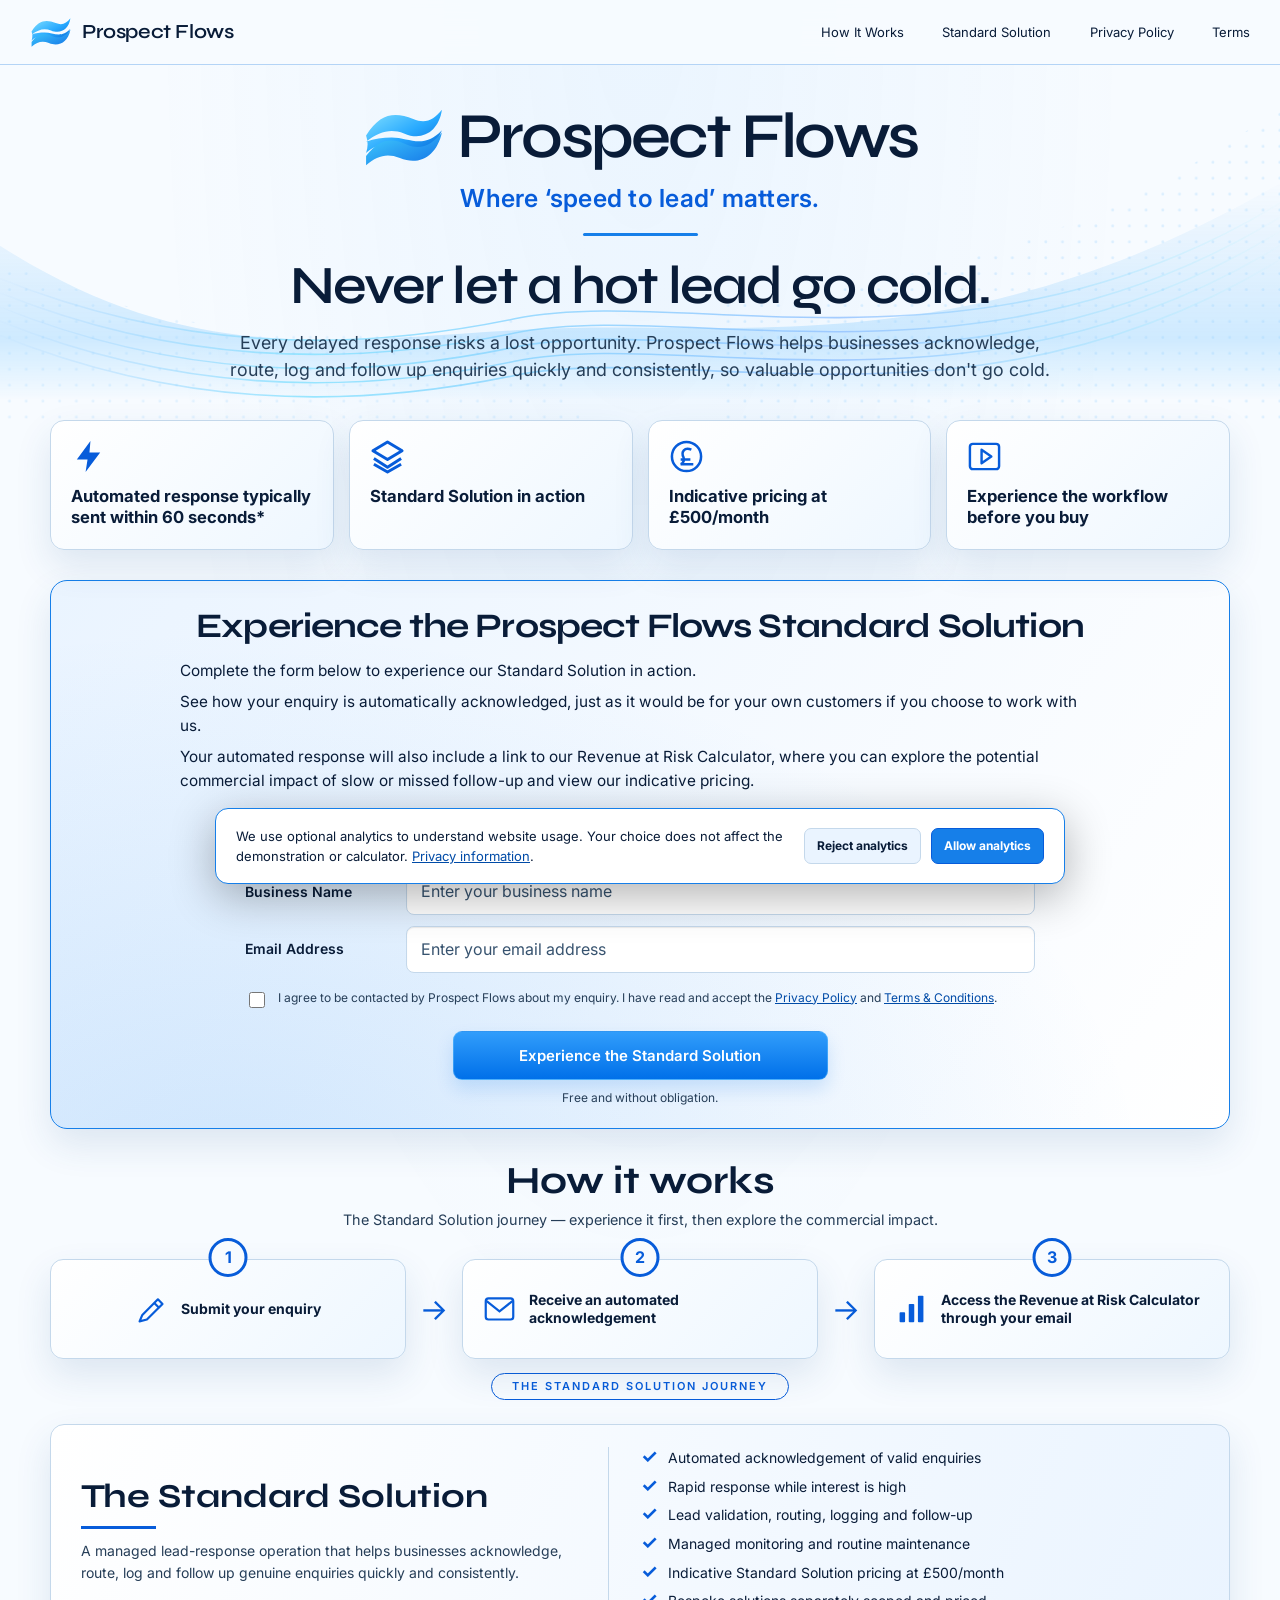
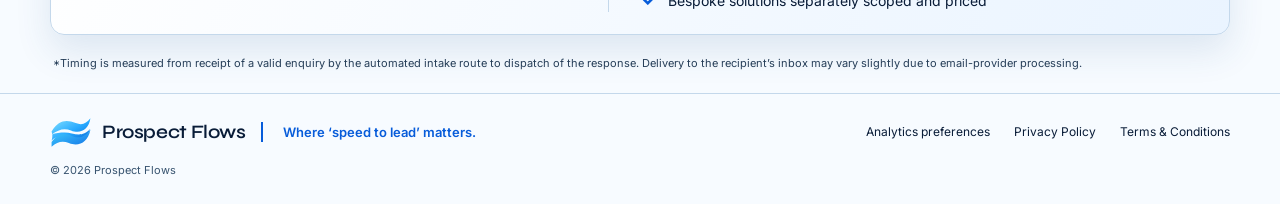
==== commit 3f33a925: "Redesign Prospect Flows site with matching light and dark themes" ====
--- a/index.html
+++ b/index.html
@@ -1,195 +1,48 @@
-<!DOCTYPE html>
-<html lang="en">
-<head>
-<meta charset="UTF-8"/>
-<meta name="viewport" content="width=device-width, initial-scale=1.0"/>
-<title>ProspectFlows — No Lead Goes Cold</title>
-<!-- Google tag (gtag.js) -->
-<script async src="https://www.googletagmanager.com/gtag/js?id=G-K7BTXNPB6P"></script>
-<script>
-  window.dataLayer = window.dataLayer || [];
-  function gtag(){dataLayer.push(arguments);}
-  gtag('js', new Date());
-  gtag('config', 'G-K7BTXNPB6P');
-</script>
-<link href="https://fonts.googleapis.com/css2?family=Syne:wght@400;500;600&family=Inter:wght@300;400;500&display=swap" rel="stylesheet"/>
-<style>
-  *{margin:0;padding:0;box-sizing:border-box}
-  :root{
-    --blue:#2979FF;
-    --blue-dim:rgba(41,121,255,0.12);
-    --blue-border:rgba(41,121,255,0.3);
-    --bg:#080b12;
-    --border:rgba(255,255,255,0.08);
-    --text:#e8eaf0;
-    --muted:rgba(255,255,255,0.45);
-    --faint:rgba(255,255,255,0.15);
-  }
-  html{scroll-behavior:smooth}
-  body{background:var(--bg);color:var(--text);font-family:'Inter',sans-serif;font-size:16px;line-height:1.6;overflow-x:hidden}
-  nav{display:flex;justify-content:space-between;align-items:center;padding:1.25rem 3rem;border-bottom:0.5px solid var(--border);position:sticky;top:0;z-index:100;background:rgba(8,11,18,0.92);backdrop-filter:blur(12px)}
-  .logo{font-family:'Syne',sans-serif;font-size:20px;font-weight:600;color:#fff;letter-spacing:-0.5px}.logo span{color:var(--blue)}
-  .nav-cta{background:var(--blue);color:#fff;border:none;padding:9px 20px;border-radius:6px;font-size:14px;font-family:'Inter',sans-serif;cursor:pointer;font-weight:500}
-  .nav-cta:hover{background:#1a6aff}
-  .hero{padding:7rem 3rem 5rem;text-align:center;max-width:860px;margin:0 auto;position:relative}
-  .hero::before{content:'';position:absolute;top:0;left:50%;transform:translateX(-50%);width:600px;height:400px;background:radial-gradient(ellipse at center,rgba(41,121,255,0.08) 0%,transparent 70%);pointer-events:none}
-  .badge{display:inline-flex;align-items:center;gap:6px;background:var(--blue-dim);border:0.5px solid var(--blue-border);color:var(--blue);font-size:12px;padding:5px 14px;border-radius:20px;margin-bottom:2rem;letter-spacing:0.5px;font-weight:500}
-  .badge::before{content:'';width:6px;height:6px;border-radius:50%;background:var(--blue);animation:pulse 2s infinite}
-  @keyframes pulse{0%,100%{opacity:1}50%{opacity:0.3}}
-  h1{font-family:'Syne',sans-serif;font-size:62px;font-weight:600;line-height:1.18;letter-spacing:-2px;margin-bottom:1.5rem;color:#fff;padding-bottom:0.06em}
-  h1 em{color:var(--blue);font-style:normal}
-  .sub{font-size:19px;color:var(--muted);line-height:1.7;margin-bottom:3rem;max-width:580px;margin-left:auto;margin-right:auto;font-weight:300}
-  .sub strong{color:rgba(255,255,255,0.75);font-weight:400}
-  .cta-box{background:rgba(255,255,255,0.025);border:0.5px solid var(--blue-border);border-radius:16px;padding:2.25rem;max-width:540px;margin:0 auto}
-  .cta-label{font-size:13px;color:var(--muted);margin-bottom:1.25rem;line-height:1.5}
-  .field-row{display:grid;grid-template-columns:1fr 1fr;gap:10px;margin-bottom:10px}
-  .field-row.single{grid-template-columns:1fr}
-  input[type="text"],input[type="email"]{background:rgba(255,255,255,0.05);border:0.5px solid var(--faint);border-radius:8px;padding:12px 14px;font-size:14px;color:#fff;font-family:'Inter',sans-serif;width:100%;outline:none;transition:border-color 0.2s}
-  input[type="text"]::placeholder,input[type="email"]::placeholder{color:rgba(255,255,255,0.25)}
-  input[type="text"]:focus,input[type="email"]:focus{border-color:rgba(41,121,255,0.6);background:rgba(41,121,255,0.05)}
-  .consent-row{display:flex;align-items:flex-start;gap:10px;margin:12px 0;text-align:left}
-  .consent-row input[type="checkbox"]{width:16px;height:16px;margin-top:3px;flex-shrink:0;accent-color:var(--blue);cursor:pointer}
-  .consent-row label{font-size:12px;color:rgba(255,255,255,0.4);line-height:1.5;cursor:pointer}
-  .consent-row label a{color:var(--blue);text-decoration:none}
-  .consent-row label a:hover{text-decoration:underline}
-  .h-captcha{display:flex;justify-content:center;margin:14px 0 10px}
-  .captcha-error{font-size:12px;color:#ffb4b4;margin:8px 0 0;display:none}
-  .submit-btn{width:100%;background:var(--blue);color:#fff;border:none;border-radius:8px;padding:13px;font-size:15px;font-weight:500;font-family:'Inter',sans-serif;cursor:pointer;margin-top:4px;transition:background 0.2s,transform 0.1s}
-  .submit-btn:hover{background:#1a6aff}
-  .submit-btn:active{transform:scale(0.99)}
-  .submit-btn:disabled{background:rgba(41,121,255,0.3);cursor:not-allowed}
-  .form-note{font-size:12px;color:rgba(255,255,255,0.25);margin-top:10px}
-  .pillars{display:grid;grid-template-columns:1fr 1fr;border-top:0.5px solid var(--border);border-bottom:0.5px solid var(--border);margin:5rem 0}
-  .pillar{padding:3rem;border-right:0.5px solid var(--border);position:relative;overflow:hidden}
-  .pillar:last-child{border-right:none}
-  .p-icon{width:44px;height:44px;background:var(--blue-dim);border-radius:10px;display:flex;align-items:center;justify-content:center;margin-bottom:1.25rem}
-  .pillar h3{font-family:'Syne',sans-serif;font-size:18px;font-weight:600;color:#fff;margin-bottom:0.6rem}
-  .pillar p{font-size:14px;color:var(--muted);line-height:1.7}
-  .how{padding:4rem 3rem;max-width:900px;margin:0 auto}
-  .section-label{font-size:12px;color:var(--blue);letter-spacing:1.5px;text-transform:uppercase;font-weight:500;margin-bottom:0.75rem}
-  .how h2{font-family:'Syne',sans-serif;font-size:36px;font-weight:600;color:#fff;margin-bottom:0.5rem;letter-spacing:-0.5px}
-  .how .sub2{font-size:15px;color:var(--muted);margin-bottom:3rem}
-  .steps{display:grid;grid-template-columns:repeat(3,1fr);gap:1px;background:var(--border)}
-  .step{background:var(--bg);padding:1.75rem 1.25rem}
-  .step-num{font-size:11px;color:var(--blue);font-weight:600;letter-spacing:1px;margin-bottom:1rem}
-  .step h4{font-family:'Syne',sans-serif;font-size:15px;font-weight:600;color:#fff;margin-bottom:0.5rem}
-  .step p{font-size:13px;color:var(--muted);line-height:1.6}
-  .offer{padding:4rem 3rem;max-width:680px;margin:0 auto;text-align:center;border-top:0.5px solid var(--border)}
-  .offer p{font-size:17px;color:var(--muted);line-height:1.8;margin-bottom:1rem}
-  .offer p strong{color:rgba(255,255,255,0.8);font-weight:400}
-  .offer-cta{margin-top:2rem}
-  .offer-btn{background:var(--blue);color:#fff;border:none;border-radius:8px;padding:14px 32px;font-size:16px;font-weight:500;font-family:'Inter',sans-serif;cursor:pointer;transition:background 0.2s}
-  .offer-btn:hover{background:#1a6aff}
-  footer{border-top:0.5px solid var(--border);padding:2rem 3rem;display:grid;grid-template-columns:auto 1fr auto;gap:2rem;align-items:center;font-size:12px;color:rgba(255,255,255,0.2)}
-  footer a{color:rgba(255,255,255,0.3);text-decoration:none}
-  footer a:hover{color:var(--blue)}
-  .footer-disclaimer{max-width:720px;justify-self:center;text-align:center;color:rgba(255,255,255,0.28);line-height:1.5}
-  .footer-links{display:flex;gap:1.5rem}
-  .fade{opacity:0;transform:translateY(20px);transition:opacity 0.6s ease,transform 0.6s ease}
-  .fade.visible{opacity:1;transform:none}
-
-  .outcomes{padding:4rem 3rem;max-width:980px;margin:0 auto}
-  .outcomes h2{font-family:'Syne',sans-serif;font-size:36px;font-weight:600;line-height:1.28;color:#fff;margin-bottom:0.5rem;letter-spacing:-0.5px;padding-bottom:0.06em}
-  .outcomes .sub2{font-size:15px;color:var(--muted);margin-bottom:2.5rem}
-  .outcome-grid{display:grid;grid-template-columns:1fr 1fr;gap:1px;background:var(--border);border:0.5px solid var(--border)}
-  .outcome{background:var(--bg);padding:1.2rem 1.35rem;display:flex;align-items:flex-start;gap:12px}
-  .outcome-check{width:22px;height:22px;border-radius:50%;background:var(--blue-dim);color:var(--blue);display:flex;align-items:center;justify-content:center;font-size:12px;font-weight:600;flex-shrink:0;margin-top:1px}
-  .outcome p{font-size:14px;color:rgba(255,255,255,0.72);line-height:1.55}
-  .demo-section{padding:5rem 3rem;max-width:760px;margin:0 auto;text-align:center;border-top:0.5px solid var(--border)}
-  .demo-section h2{font-family:'Syne',sans-serif;font-size:38px;font-weight:600;line-height:1.28;color:#fff;margin-bottom:0.75rem;letter-spacing:-0.5px;padding-bottom:0.06em}
-  .demo-section>.sub2{font-size:15px;color:var(--muted);margin-bottom:2rem}
-  @media(max-width:700px){
-    nav{padding:1rem 1.25rem}
-    .nav-cta{padding:8px 12px;font-size:12px}
-    .hero{padding:5rem 1.25rem 3.5rem}
-    h1{font-size:42px;letter-spacing:-1px}
-    .sub{font-size:17px}
-    .outcomes,.demo-section{padding:3.5rem 1.25rem}
-    .outcome-grid{grid-template-columns:1fr}
-    .field-row{grid-template-columns:1fr}
-    footer{padding:1.5rem 1.25rem;grid-template-columns:1fr;gap:1rem;align-items:start}
-    .footer-disclaimer{justify-self:start;text-align:left}
-  }
-
-</style>
-</head>
-<body>
-
-<nav>
-  <div class="logo">Prospect<span>Flows</span></div>
-  <button class="nav-cta" onclick="document.getElementById('cta').scrollIntoView({behavior:'smooth'})">See Prospect Flows in action</button>
-</nav>
-
-<div class="hero">
-  <div class="badge">End-to-End Lead Management</div>
-  <h1>Never let a hot lead<br><em>go cold.</em></h1>
-  <p class="sub">You are already paying for leads — or paying someone to generate them. The hidden cost is what happens next. Prospect Flows makes sure every genuine enquiry is acknowledged, routed, logged and monitored from the moment it arrives.</p>
+<!doctype html>
+<html lang="en"><head><meta charset="utf-8"><meta name="viewport" content="width=device-width,initial-scale=1"><meta name="color-scheme" content="light dark">
+<title>Prospect Flows — Where ‘speed to lead’ matters.</title>
+<link rel="icon" type="image/svg+xml" href="assets/favicon.svg">
+<link rel="preconnect" href="https://fonts.googleapis.com">
+<link rel="preconnect" href="https://fonts.gstatic.com" crossorigin>
+<link href="https://fonts.googleapis.com/css2?family=Syne:wght@400;500;600;700&family=Inter:wght@400;500;600;700&display=swap" rel="stylesheet">
+<link rel="stylesheet" href="assets/theme.css">
+</head><body><a href="#main-content" class="skip">Skip to content</a><header class="site-header"><div class="header-inner"><a class="brand" href="" aria-label="Prospect Flows home"><img src="assets/logo-mark.svg" alt=""><span>Prospect Flows</span></a><nav class="site-nav" aria-label="Main navigation"><a href="#how-it-works">How It Works</a><a href="#standard-solution">Standard Solution</a><a href="privacy-policy.html">Privacy Policy</a><a href="terms.html">Terms</a></nav></div></header><main id="main-content" class="site-wrap"><section class="hero" aria-labelledby="hero-title"><div class="wave-decoration" aria-hidden="true"></div>
+<div class="hero-brand"><img src="assets/logo-mark.svg" alt=""><span>Prospect Flows</span></div><p class="tagline">Where ‘speed to lead’ matters.</p><div class="hero-rule"></div>
+<h1 id="hero-title">Never let a hot lead go cold.</h1>
+<p class="hero-lede">Every delayed response risks a lost opportunity. Prospect Flows helps businesses acknowledge, route, log and follow up enquiries quickly and consistently, so valuable opportunities don't go cold.</p>
+<div class="feature-grid">
+<div class="feature-card"><svg viewBox="0 0 36 36" aria-hidden="true" fill="none"><path d="M20 2L6 21h11l-2 13 15-20H19l1-12Z" fill="currentColor"/></svg><strong>Automated response typically sent within 60 seconds*</strong></div>
+<div class="feature-card"><svg viewBox="0 0 36 36" aria-hidden="true" fill="none" stroke="currentColor" stroke-width="3" stroke-linejoin="round"><path d="M18 3 33 12 18 21 3 12 18 3Z"/><path d="m4 20 14 9 14-9M4 26l14 8 14-8"/></svg><strong>Standard Solution in action</strong></div>
+<div class="feature-card"><svg viewBox="0 0 36 36" aria-hidden="true" fill="none" stroke="currentColor" stroke-width="2.6"><circle cx="18" cy="18" r="15"/><path d="M23 11c-7-3-11 2-8 8 1 2 0 6-3 7h13M12 21h10"/></svg><strong>Indicative pricing at £500/month</strong></div>
+<div class="feature-card"><svg viewBox="0 0 36 36" aria-hidden="true" fill="none" stroke="currentColor" stroke-width="2.5" stroke-linejoin="round"><rect x="3" y="5" width="30" height="26" rx="3"/><path d="m15 11 10 7-10 7V11Z"/></svg><strong>Experience the workflow before you buy</strong></div>
+</div></section><section id="experience" class="experience" aria-labelledby="experience-title"><h2 id="experience-title">Experience the Prospect Flows Standard Solution</h2>
+<div class="experience-copy"><p>Complete the form below to experience our Standard Solution in action.</p><p>See how your enquiry is automatically acknowledged, just as it would be for your own customers if you choose to work with us.</p><p>Your automated response will also include a link to our Revenue at Risk Calculator, where you can explore the potential commercial impact of slow or missed follow-up and view our indicative pricing.</p></div>
+<form class="demo-form" id="cta" action="https://api.web3forms.com/submit" method="POST">
+<!-- Preserve the production Web3Forms routing and hidden fields unchanged. -->
+<input type="hidden" name="access_key" value="8eabd017-1b37-4310-bc9a-291eca421850">
+<input type="hidden" name="subject" value="PF Website Form Submission">
+<input type="hidden" name="from_name" value="Prospect Flows Website">
+<input type="hidden" name="source" value="PF_FORM_SUBMISSION_V1">
+<input type="hidden" name="routing_marker" value="PF_FORM_SUBMISSION_V1">
+<input type="hidden" name="message" value="PF_FORM_SUBMISSION_V1 - Website form enquiry from the Prospect Flows landing page.">
+<div class="form-grid">
+<label for="inp-name">Name</label><input type="text" id="inp-name" name="name" placeholder="Enter your name" autocomplete="name" minlength="2" maxlength="80" required>
+<label for="inp-biz">Business Name</label><input type="text" id="inp-biz" name="business" placeholder="Enter your business name" autocomplete="organization" maxlength="120">
+<label for="inp-email">Email Address</label><input type="email" id="inp-email" name="email" placeholder="Enter your email address" autocomplete="email" minlength="5" maxlength="120" required>
 </div>
-
-<div class="outcomes">
-  <div class="section-label fade">What you get</div>
-  <h2 class="fade">Every lead handled.<br>Nothing left to chance.</h2>
-  <p class="sub2 fade">A fully managed lead-response process designed to stop genuine enquiries being missed, delayed or lost.</p>
-
-  <div class="outcome-grid fade">
-    <div class="outcome"><span class="outcome-check">✓</span><p>One lead source fully managed</p></div>
-    <div class="outcome"><span class="outcome-check">✓</span><p>Every genuine enquiry validated</p></div>
-    <div class="outcome"><span class="outcome-check">✓</span><p>Personalised acknowledgement sent in under 60 seconds*</p></div>
-    <div class="outcome"><span class="outcome-check">✓</span><p>Instant notification to your team</p></div>
-    <div class="outcome"><span class="outcome-check">✓</span><p>Automatic lead logging</p></div>
-    <div class="outcome"><span class="outcome-check">✓</span><p>Follow-up reminders for unactioned leads</p></div>
-    <div class="outcome"><span class="outcome-check">✓</span><p>Fully managed service</p></div>
-    <div class="outcome"><span class="outcome-check">✓</span><p>Continuous monitoring</p></div>
-    <div class="outcome"><span class="outcome-check">✓</span><p>Failure detection and recovery</p></div>
-    <div class="outcome"><span class="outcome-check">✓</span><p>Monthly operational reporting</p></div>
-  </div>
-</div>
-
-<div class="demo-section">
-  <div class="section-label fade">Free demonstration</div>
-  <h2 class="fade">See Prospect Flows in Action</h2>
-  <p class="sub2 fade">Complete the form below to see how our Standard Solution manages a genuine enquiry from start to finish. It's free and without obligation.</p>
-  <form class="cta-box" id="cta" action="https://api.web3forms.com/submit" method="POST">
-    <p class="cta-label">Complete the form below to see how our Standard Solution manages a genuine enquiry from start to finish. It's free and without obligation.</p>
-
-    <!-- Web3Forms access key: this is expected to be visible in static HTML. -->
-    <input type="hidden" name="access_key" value="8eabd017-1b37-4310-bc9a-291eca421850">
-
-    <!-- Fixed routing fields for the dedicated form inbox / Make Gmail route. -->
-    <input type="hidden" name="subject" value="PF Website Form Submission">
-    <input type="hidden" name="from_name" value="Prospect Flows Website">
-    <input type="hidden" name="source" value="PF_FORM_SUBMISSION_V1">
-    <input type="hidden" name="routing_marker" value="PF_FORM_SUBMISSION_V1">
-    <input type="hidden" name="message" value="PF_FORM_SUBMISSION_V1 - Website form enquiry from the Prospect Flows landing page.">
-    <div class="field-row">
-      <input type="text" placeholder="Your name" id="inp-name" name="name" autocomplete="name" minlength="2" maxlength="80" required>
-      <input type="text" placeholder="Business name" id="inp-biz" name="business" autocomplete="organization" maxlength="120">
-    </div>
-    <div class="field-row single">
-      <input type="email" placeholder="Work email" id="inp-email" name="email" autocomplete="email" minlength="5" maxlength="120" required>
-    </div>
-    <div class="consent-row">
-      <input type="checkbox" id="inp-consent" name="consent" value="Agreed to be contacted and accepted Privacy Policy and Terms" required>
-      <label for="inp-consent">I agree to be contacted by ProspectFlows about my enquiry. I have read and accept the <a href="privacy-policy.html">Privacy Policy</a> and <a href="terms.html">Terms & Conditions</a>.</label>
-    </div>
-    <div class="h-captcha" data-captcha="true" data-theme="dark"></div>
-    <p class="captcha-error" id="captcha-error">Please complete the captcha before submitting.</p>
-    <button class="submit-btn" id="submit-btn" type="submit">Request Your Free Demonstration</button>
-    <p class="form-note" id="reply-msg">Submit a genuine enquiry and experience the response journey for yourself.</p>
-  </form>
-</div>
-
-<footer>
-  <span>© 2026 ProspectFlows</span>
-  <p class="footer-disclaimer">*Our current solution dispatches acknowledgements in an average of 33 seconds from receipt of an enquiry. The time the response is received may vary depending on the recipient's email provider.</p>
-  <div class="footer-links">
-    <a href="privacy-policy.html">Privacy Policy</a>
-    <a href="terms.html">Terms & Conditions</a>
-  </div>
-</footer>
-
-<script src="https://web3forms.com/client/script.js" async defer></script>
-
+<div class="consent-row"><input type="checkbox" id="inp-consent" name="consent" value="Agreed to be contacted and accepted Privacy Policy and Terms" required><label for="inp-consent">I agree to be contacted by Prospect Flows about my enquiry. I have read and accept the <a href="privacy-policy.html">Privacy Policy</a> and <a href="terms.html">Terms &amp; Conditions</a>.</label></div>
+<div class="h-captcha" data-captcha="true" data-theme="dark"></div>
+<p class="captcha-error" id="captcha-error" role="alert">Please complete the captcha before submitting.</p>
+<div class="form-actions"><button class="submit-btn" id="submit-btn" type="submit">Experience the Standard Solution</button><p class="form-note" id="reply-msg">Free and without obligation.</p></div>
+</form></section><section id="how-it-works" class="how-it-works" aria-labelledby="journey-title"><h2 id="journey-title">How it works</h2><p class="intro">The Standard Solution journey — experience it first, then explore the commercial impact.</p>
+<div class="journey">
+<div class="journey-step"><span class="number">1</span><svg viewBox="0 0 36 36" aria-hidden="true" fill="none" stroke="currentColor" stroke-width="2.4" stroke-linejoin="round"><path d="m8 25 17-17 5 5-17 17-8 2 3-7Z"/><path d="m21 12 5 5"/></svg><strong>Submit your enquiry</strong></div>
+<span class="journey-arrow" aria-hidden="true">→</span>
+<div class="journey-step"><span class="number">2</span><svg viewBox="0 0 36 36" aria-hidden="true" fill="none" stroke="currentColor" stroke-width="2.4"><rect x="3" y="7" width="30" height="23" rx="3"/><path d="m4 10 14 11 14-11"/></svg><strong>Receive an automated acknowledgement</strong></div>
+<span class="journey-arrow" aria-hidden="true">→</span>
+<div class="journey-step"><span class="number">3</span><svg viewBox="0 0 36 36" aria-hidden="true" fill="currentColor"><rect x="5" y="22" width="6" height="11" rx="1"/><rect x="15" y="13" width="6" height="20" rx="1"/><rect x="25" y="4" width="6" height="29" rx="1"/></svg><strong>Access the Revenue at Risk Calculator through your email</strong></div>
+</div><span class="journey-label">The Standard Solution Journey</span></section><section class="standard-panel" id="standard-solution" aria-labelledby="standard-title"><div><h2 id="standard-title">The Standard Solution</h2><div class="mini-rule"></div><p>A managed lead-response operation that helps businesses acknowledge, route, log and follow up genuine enquiries quickly and consistently.</p></div>
+<ul class="standard-benefits"><li>Automated acknowledgement of valid enquiries</li><li>Rapid response while interest is high</li><li>Lead validation, routing, logging and follow-up</li><li>Managed monitoring and routine maintenance</li><li>Indicative Standard Solution pricing at £500/month</li><li>Bespoke solutions separately scoped and priced</li></ul></section><p class="timing-note">*Timing is measured from receipt of a valid enquiry by the automated intake route to dispatch of the response. Delivery to the recipient’s inbox may vary slightly due to email-provider processing.</p></main><footer class="site-footer"><div class="footer-inner"><div class="footer-brand"><a class="brand" href=""><img src="assets/logo-mark.svg" alt=""><span>Prospect Flows</span></a><span class="footer-tagline">Where ‘speed to lead’ matters.</span></div><div class="footer-links"><button type="button" class="privacy-settings" id="manage-analytics">Analytics preferences</button><a href="privacy-policy.html">Privacy Policy</a><a href="terms.html">Terms &amp; Conditions</a></div></div><p class="copyright">© 2026 Prospect Flows</p></footer><script>document.querySelector('.h-captcha').setAttribute('data-theme',window.matchMedia('(prefers-color-scheme:light)').matches?'light':'dark');</script><script src="https://web3forms.com/client/script.js" async defer></script>
 <script>
 var form=document.getElementById('cta');
 var submitBtn=document.getElementById('submit-btn');
@@ -233,5 +86,23 @@
 var obs=new IntersectionObserver(function(entries){entries.forEach(function(e){if(e.isIntersecting){e.target.classList.add('visible')}})},{threshold:0.15});
 document.querySelectorAll('.fade').forEach(function(el){obs.observe(el)});
 </script>
-</body>
-</html>
+<div id="privacy-banner" class="privacy-banner" role="region" aria-label="Analytics preferences"><p>We use optional analytics to understand website usage. Your choice does not affect the demonstration or calculator. <a href="/privacy-policy.html">Privacy information</a>.</p><div class="actions"><button class="reject" type="button" id="reject-analytics">Reject analytics</button><button class="allow" type="button" id="allow-analytics">Allow analytics</button></div></div>
+<script>
+(function(){
+  var key='pf-analytics-preference',banner=document.getElementById('privacy-banner');
+  function loadAnalytics(){
+    if(window.pfAnalyticsLoaded)return;
+    window.pfAnalyticsLoaded=true;
+    window.dataLayer=window.dataLayer||[];
+    window.gtag=function(){dataLayer.push(arguments)};
+    gtag('js',new Date());gtag('config','G-K7BTXNPB6P');
+    var s=document.createElement('script');s.async=true;s.src='https://www.googletagmanager.com/gtag/js?id=G-K7BTXNPB6P';document.head.appendChild(s);
+  }
+  function read(){try{return localStorage.getItem(key)}catch(e){return null}}
+  function save(value){try{localStorage.setItem(key,value)}catch(e){}window.location.reload()}
+  document.getElementById('manage-analytics').addEventListener('click',function(){banner.classList.add('visible')});document.getElementById('allow-analytics').addEventListener('click',function(){save('allow')});
+  document.getElementById('reject-analytics').addEventListener('click',function(){save('reject')});
+  var choice=read();if(choice==='allow')loadAnalytics();else if(choice!=='reject')banner.classList.add('visible');
+})();
+</script>
+</body></html>
--- a/assets/theme.css
+++ b/assets/theme.css
@@ -0,0 +1,87 @@
+/* Prospect Flows shared design system — consistent between all four pages. */
+:root{color-scheme:dark;--bg:#06111b;--bg-2:#071724;--panel:#0b2031;--panel-2:#102a42;--panel-highlight:#153953;--border:#35526b;--border-soft:rgba(143,201,255,.26);--ink:#f5f9ff;--muted:#c3d0df;--soft:#96b4d0;--accent:#47baff;--accent-2:#087cec;--link:#75d0ff;--nav:rgba(5,18,29,.92);--shadow:0 18px 46px rgba(0,0,0,.22);--input:#203348;--focus:#9ce5ff}
+@media(prefers-color-scheme:light){:root{color-scheme:light;--bg:#f7fbff;--bg-2:#eef7ff;--panel:#ffffff;--panel-2:#eaf4ff;--panel-highlight:#dbefff;--border:#c4d8eb;--border-soft:rgba(0,109,223,.27);--ink:#091c38;--muted:#263e58;--soft:#37536f;--accent:#075cda;--accent-2:#167fe9;--link:#004ba7;--nav:rgba(247,251,255,.94);--shadow:0 16px 36px rgba(35,86,140,.12);--input:#ffffff;--focus:#0b72ed}}
+*,*::before,*::after{box-sizing:border-box}
+html{scroll-behavior:smooth}
+body{margin:0;min-height:100vh;font-family:'Inter',Arial,sans-serif;background:radial-gradient(ellipse at 50% 0,rgba(42,150,247,.06),transparent 54%),var(--bg);color:var(--ink);font-size:16px;line-height:1.55;overflow-x:hidden}
+button,input,select{font:inherit}button{cursor:pointer}
+a{color:var(--link)}
+a:focus-visible,button:focus-visible,input:focus-visible,select:focus-visible{outline:3px solid var(--focus);outline-offset:3px}
+.skip{position:absolute;left:8px;top:-80px;padding:10px 15px;background:var(--panel);z-index:1000}.skip:focus{top:8px}
+.site-header{position:sticky;top:0;z-index:30;background:var(--nav);backdrop-filter:blur(16px);border-bottom:1px solid var(--border-soft)}
+.header-inner{display:flex;align-items:center;justify-content:space-between;gap:1.2rem;max-width:1320px;margin:auto;padding:14px 30px}
+.brand{display:inline-flex;align-items:center;gap:10px;font-family:'Syne',Arial,sans-serif;font-size:20px;font-weight:600;line-height:1.1;color:var(--ink);text-decoration:none;white-space:nowrap;letter-spacing:-.02em}.brand img{width:42px;height:36px;flex:none}
+.site-nav{display:flex;align-items:center;gap:clamp(.7rem,3vw,2.8rem);font-size:13px}.site-nav a{text-decoration:none;color:var(--ink)}.site-nav a:hover{color:var(--accent)}
+.site-wrap{width:min(100% - 64px,1180px);margin-inline:auto}
+.hero{position:relative;text-align:center;padding:36px 0 0;isolation:isolate}
+.hero .wave-decoration{pointer-events:none;position:absolute;top:15px;left:50%;width:calc(100vw + 20px);height:345px;transform:translateX(-50%);background:url('../assets/hero-wave.svg') center bottom/100% 100% no-repeat;z-index:-1;opacity:.85}
+@media(prefers-color-scheme:light){.hero .wave-decoration{opacity:.45}}
+.hero-brand{display:flex;align-items:center;justify-content:center;gap:12px;font-family:'Syne',sans-serif;font-size:clamp(2.6rem,5vw,4rem);font-weight:600;line-height:1.12;letter-spacing:-.045em}.hero-brand img{width:82px;height:65px}
+.tagline{color:var(--accent);font-size:clamp(1.1rem,2vw,1.55rem);font-weight:600;letter-spacing:.01em;margin:6px 0 0}
+.hero-rule{width:115px;height:3px;background:var(--accent-2);margin:16px auto 20px;border-radius:3px}
+.hero h1{font-family:'Syne',Arial,sans-serif;font-weight:600;font-size:clamp(2.4rem,4.2vw,3.7rem);line-height:1.13;letter-spacing:-.035em;margin:0 0 12px}
+.hero-lede{font-size:clamp(1rem,1.4vw,1.12rem);max-width:850px;margin:0 auto 26px;color:var(--muted);line-height:1.54}
+.feature-grid{display:grid;grid-template-columns:repeat(4,minmax(0,1fr));gap:15px;margin:36px 0 30px;text-align:left}
+.feature-card{display:flex;flex-direction:column;gap:12px;padding:18px 20px;background:linear-gradient(135deg,var(--panel),var(--bg-2));border:1px solid var(--border);border-radius:14px;min-height:130px;box-shadow:var(--shadow)}
+.feature-card svg{width:35px;height:35px;color:var(--accent)}.feature-card strong{font-size:clamp(.95rem,1.3vw,1.1rem);line-height:1.25}
+.experience{border:1.5px solid var(--accent-2);border-radius:17px;padding:24px clamp(20px,4vw,64px) 20px;background:radial-gradient(ellipse at 15% 110%,rgba(15,128,241,.15),transparent 65%),linear-gradient(125deg,var(--panel-2),var(--panel));box-shadow:var(--shadow);scroll-margin-top:105px}
+.experience h2{text-align:center;font-family:'Syne',Arial,sans-serif;font-size:clamp(1.55rem,3vw,2.15rem);line-height:1.2;letter-spacing:-.025em;margin:0 0 13px}
+.experience-copy{max-width:920px;margin:0 auto 18px}.experience-copy p{font-size:.96rem;margin:7px 0;color:var(--ink)}
+.demo-form{max-width:790px;margin:auto}.form-grid{display:grid;grid-template-columns:145px minmax(0,1fr);gap:11px 16px;align-items:center}
+.form-grid label{font-size:14px;font-weight:600}
+.form-grid input{display:block;width:100%;min-width:0;border:1px solid var(--border);background:var(--input);border-radius:8px;color:var(--ink);padding:10px 14px;min-height:42px;box-shadow:inset 0 1px 1px rgba(0,0,0,.08)}
+.form-grid input::placeholder{color:var(--soft);opacity:1}
+.form-grid input:focus{border-color:var(--accent)}
+.consent-row{display:flex;align-items:flex-start;gap:10px;margin:16px 0 10px;color:var(--muted);font-size:12px}.consent-row label{cursor:pointer}.consent-row input{margin-top:3px;accent-color:var(--accent-2);width:16px;height:16px;flex:none}
+.captcha-error{color:#ff8f8f;font-size:13px;display:none;text-align:center}.h-captcha{display:flex;justify-content:center;margin:10px auto}.form-actions{text-align:center}
+.primary-button,.submit-btn,.booking-btn{background:linear-gradient(180deg,#319dfb,#0070e9);color:white!important;border:1px solid rgba(119,205,255,.4);border-radius:9px;font-family:'Inter',sans-serif;font-weight:600;font-size:15px;display:inline-flex;align-items:center;justify-content:center;padding:12px 22px;text-decoration:none;box-shadow:0 9px 18px rgba(0,112,233,.16);transition:filter .15s,transform .15s}
+.primary-button:hover,.submit-btn:hover,.booking-btn:hover{filter:brightness(1.1);transform:translateY(-1px)}
+.primary-button:disabled,.submit-btn:disabled{opacity:.55;cursor:wait}.submit-btn{min-width:min(100%,375px)}
+.form-note{font-size:12px;color:var(--muted);text-align:center;margin:9px 0 0}.form-note.note-error{color:#ff9f9f}
+.how-it-works{padding:29px 0 24px;text-align:center;scroll-margin-top:95px}.how-it-works h2{font-family:'Syne',sans-serif;font-size:clamp(1.8rem,3vw,2.4rem);line-height:1.2;margin:0 0 5px}.how-it-works .intro{margin:0 0 28px;color:var(--muted);font-size:.9rem}
+.journey{display:grid;grid-template-columns:1fr 30px 1fr 30px 1fr;gap:13px;align-items:center}
+.journey-step{position:relative;background:linear-gradient(135deg,var(--panel),var(--bg-2));border:1px solid var(--border);border-radius:13px;min-height:100px;padding:20px;display:flex;align-items:center;justify-content:center;gap:13px;text-align:left;box-shadow:var(--shadow)}
+.journey-step .number{position:absolute;top:-22px;left:50%;transform:translateX(-50%);display:grid;place-items:center;width:39px;height:39px;border-radius:50%;background:var(--bg);border:3px solid var(--accent);color:var(--accent);font-weight:700}
+.journey-step svg{width:33px;height:33px;color:var(--accent);flex:none}.journey-step strong{font-size:14px;line-height:1.25}.journey-arrow{font-size:30px;color:var(--accent)}
+.journey-label{display:inline-block;color:var(--accent);text-transform:uppercase;letter-spacing:.18em;font-size:11px;border:1px solid var(--accent);border-radius:999px;padding:4px 20px;margin-top:14px;font-weight:600}
+.standard-panel{display:grid;grid-template-columns:1fr 1.2fr;gap:35px;align-items:center;border:1px solid var(--border);background:linear-gradient(115deg,var(--panel),var(--panel-2));border-radius:14px;padding:22px 30px;box-shadow:var(--shadow);margin-bottom:20px;scroll-margin-top:105px}
+.standard-panel h2{font-family:'Syne',sans-serif;font-size:clamp(1.5rem,2.8vw,2.1rem);line-height:1.2;margin:0 0 10px}.standard-panel .mini-rule{height:3px;width:75px;background:var(--accent);margin-bottom:11px}.standard-panel p{font-size:14px;margin:0;color:var(--muted)}
+.standard-benefits{list-style:none;margin:0;padding:0 0 0 32px;border-left:1px solid var(--border);display:grid;gap:7px}.standard-benefits li{position:relative;font-size:14px;padding-left:27px}.standard-benefits li::before{content:'✓';position:absolute;left:0;top:0;color:var(--accent);font-size:19px;font-weight:700;line-height:1}
+.timing-note{font-size:11px;color:var(--muted);margin:10px 3px 21px}
+.site-footer{border-top:1px solid var(--border);padding:20px 0 25px}
+.footer-inner{width:min(100% - 64px,1180px);margin:auto;display:flex;align-items:center;gap:20px;justify-content:space-between}
+.footer-brand{display:flex;align-items:center;gap:15px;flex-wrap:wrap}.footer-brand .brand{font-size:19px}.footer-tagline{padding-left:20px;border-left:2px solid var(--accent);color:var(--accent);font-size:13px;font-weight:600}
+.footer-links{display:flex;gap:24px;flex-wrap:wrap}.footer-links a{font-size:12px;text-decoration:none;color:var(--ink)}.footer-links a:hover{color:var(--accent)}
+.copyright{font-size:11px;color:var(--soft);margin:12px auto 0;width:min(100% - 64px,1180px)}
+/* calculator */
+.quote-hero{text-align:center;max-width:820px;margin:0 auto;padding:48px 0 24px}
+.eyebrow{font-size:12px;letter-spacing:.14em;text-transform:uppercase;color:var(--accent);font-weight:700}
+.quote-hero h1,.legal-content h1{font-family:'Syne',sans-serif;font-size:clamp(2.1rem,4vw,3.45rem);line-height:1.15;letter-spacing:-.035em;margin:12px 0 15px}
+.quote-hero p{max-width:740px;margin:auto;color:var(--muted)}
+.quote-card-shell{max-width:820px;margin:0 auto 40px;padding:clamp(20px,3.3vw,38px);border:1.5px solid var(--accent-2);border-radius:17px;background:linear-gradient(130deg,var(--panel-2),var(--panel));box-shadow:var(--shadow)}
+.quote-intro{color:var(--muted);margin:0 0 24px;text-align:center}
+.quote-fields{display:grid;grid-template-columns:1fr 1fr;gap:15px}.quote-field{background:var(--panel);border:1px solid var(--border);border-radius:12px;padding:18px}.quote-field:nth-child(3){grid-column:1/-1}
+.step-label{font-size:11px;color:var(--accent);font-weight:700;letter-spacing:.13em;text-transform:uppercase}.question{display:block;font-weight:600;font-size:15px;margin:6px 0 11px}.help{color:var(--muted);font-size:12px;line-height:1.5;margin:7px 0 0}
+.quote-field input{width:100%;border:1px solid var(--border);background:var(--input);color:var(--ink);padding:12px 13px;border-radius:9px;min-height:44px}
+.quote-field input::placeholder{color:var(--soft)}
+.validation-msg{color:#ff9898;min-height:22px;font-size:13px;text-align:center;margin:12px 0 0}
+.quote-submit{text-align:center}.quote-submit button{margin-top:10px}
+.quote-results{display:none;margin-top:28px;padding-top:25px;border-top:1px solid var(--border);scroll-margin-top:110px}
+.quote-results.visible{display:block}.results-grid{display:grid;grid-template-columns:1fr 1fr;gap:15px}
+.risk-card,.price-card{background:var(--panel);border:1px solid var(--border);border-radius:13px;padding:22px}.risk-card h2,.price-card h2{font-family:'Syne',sans-serif;font-size:1.4rem;margin:5px 0 13px;line-height:1.25}
+.result-kicker{font-size:11px;text-transform:uppercase;letter-spacing:.12em;color:var(--accent);font-weight:700}
+.risk-stat{border-bottom:1px solid var(--border);padding:12px 0}.risk-stat:last-child{border:0}.risk-stat small{display:block;font-size:12px;color:var(--muted)}.risk-stat strong{font-family:'Syne',sans-serif;font-size:2rem;font-weight:600}
+.result-caveat{font-size:13px;color:var(--muted);margin:15px 0 0}.result-price{font-family:'Syne',sans-serif;font-size:2.7rem;line-height:1.2;margin:6px 0 9px}.result-price span{font-family:'Inter',sans-serif;font-size:15px;color:var(--muted)}
+.terms-list{padding-left:20px;font-size:13px;line-height:1.8}.quote-disclaimer{font-size:12px;color:var(--muted);line-height:1.65}.price-card .primary-button{margin-top:10px;width:100%}
+.booking-panel{text-align:center;max-width:780px;margin:28px auto 54px;padding:26px;background:var(--panel);border:1px solid var(--border);border-radius:14px}.booking-panel h2{font-family:'Syne',sans-serif;font-size:1.65rem;margin:0 0 10px}.booking-panel p{font-size:14px;color:var(--muted);margin:0 0 15px}
+/* legal */
+.legal-content{max-width:780px;margin:0 auto;padding:55px 0 65px}.legal-content .updated{font-size:13px;color:var(--soft);margin:0 0 25px}.legal-content h2{font-family:'Syne',sans-serif;font-size:1.4rem;line-height:1.24;margin:26px 0 9px}
+.legal-content p,.legal-content li{color:var(--muted);font-size:15px;line-height:1.75}.legal-content ul{padding-left:24px}.legal-content p{margin:0 0 15px}.legal-content .highlight{background:var(--panel-2);border:1px solid var(--border);border-radius:12px;padding:19px;margin-bottom:20px}.legal-content .highlight p{margin:0}
+.legal-content a{word-break:break-word}
+.privacy-banner{position:fixed;z-index:80;left:16px;right:16px;bottom:16px;max-width:850px;margin:auto;padding:17px 20px;background:var(--panel);border:1px solid var(--accent-2);border-radius:13px;box-shadow:0 12px 45px rgba(0,0,0,.3);display:none;gap:20px;align-items:center}
+.privacy-banner.visible{display:flex}.privacy-banner p{margin:0;color:var(--ink);font-size:13px;flex:1}.privacy-banner .actions{display:flex;gap:10px;flex-wrap:wrap}.privacy-banner button{border-radius:7px;padding:8px 12px;font-size:12px;font-weight:700}.privacy-banner .allow{background:var(--accent-2);border:1px solid var(--accent);color:white}.privacy-banner .reject{background:var(--panel-2);border:1px solid var(--border);color:var(--ink)}
+@media(max-width:900px){.site-nav{gap:15px}.feature-grid{grid-template-columns:repeat(2,minmax(0,1fr))}.hero .wave-decoration{height:270px}.standard-panel{gap:22px}.site-wrap{width:min(100% - 40px,1180px)}.footer-inner,.copyright{width:min(100% - 40px,1180px)}}
+@media(max-width:660px){.header-inner{padding:11px 16px;align-items:flex-start;flex-wrap:wrap}.site-nav{width:100%;justify-content:space-between;gap:10px;font-size:12px;overflow:auto}.brand{font-size:18px}.brand img{width:35px;height:30px}.site-wrap{width:min(100% - 28px,1180px)}.hero{padding-top:24px}.hero-brand{font-size:2.2rem;gap:6px}.hero-brand img{width:49px;height:48px}.tagline{font-size:1.05rem}.hero .wave-decoration{top:80px;height:255px}.hero h1{font-size:clamp(2rem,8vw,2.6rem)}.hero-lede{font-size:15px}.feature-grid{grid-template-columns:1fr 1fr;gap:9px;margin-top:20px}.feature-card{min-height:105px;padding:14px 12px}.feature-card strong{font-size:13px}.feature-card svg{height:27px;width:27px}.experience{padding:23px 14px}.experience h2{font-size:1.55rem}.experience-copy p{font-size:14px}.form-grid{grid-template-columns:1fr;gap:5px}.form-grid label{margin-top:6px}.form-grid input{margin-bottom:3px}.journey{grid-template-columns:1fr;gap:24px}.journey-step{min-height:83px}.journey-arrow{transform:rotate(90deg);font-size:22px;line-height:1}.standard-panel{grid-template-columns:1fr;gap:20px;padding:21px 17px}.standard-benefits{padding:0;border:0}.footer-inner{width:min(100% - 28px,1180px);align-items:flex-start;flex-direction:column;gap:14px}.footer-brand{gap:10px}.footer-tagline{padding-left:12px}.copyright{width:min(100% - 28px,1180px)}.quote-hero{padding:32px 0 22px}.quote-fields,.results-grid{grid-template-columns:1fr}.quote-field:nth-child(3){grid-column:auto}.quote-card-shell{padding:18px 14px}.legal-content{padding:35px 0 45px}.legal-content h1{font-size:2.2rem}.legal-content p,.legal-content li{font-size:14px}.privacy-banner.visible{align-items:stretch;flex-direction:column;gap:12px}.privacy-banner .actions button{flex:1}}
+@media(prefers-reduced-motion:reduce){*,*::before,*::after{animation:none!important;transition:none!important;scroll-behavior:auto!important}}
+
+.privacy-settings{appearance:none;background:transparent;border:0;padding:0;color:var(--ink);font-size:12px;font-family:inherit;cursor:pointer}.privacy-settings:hover{color:var(--accent)}
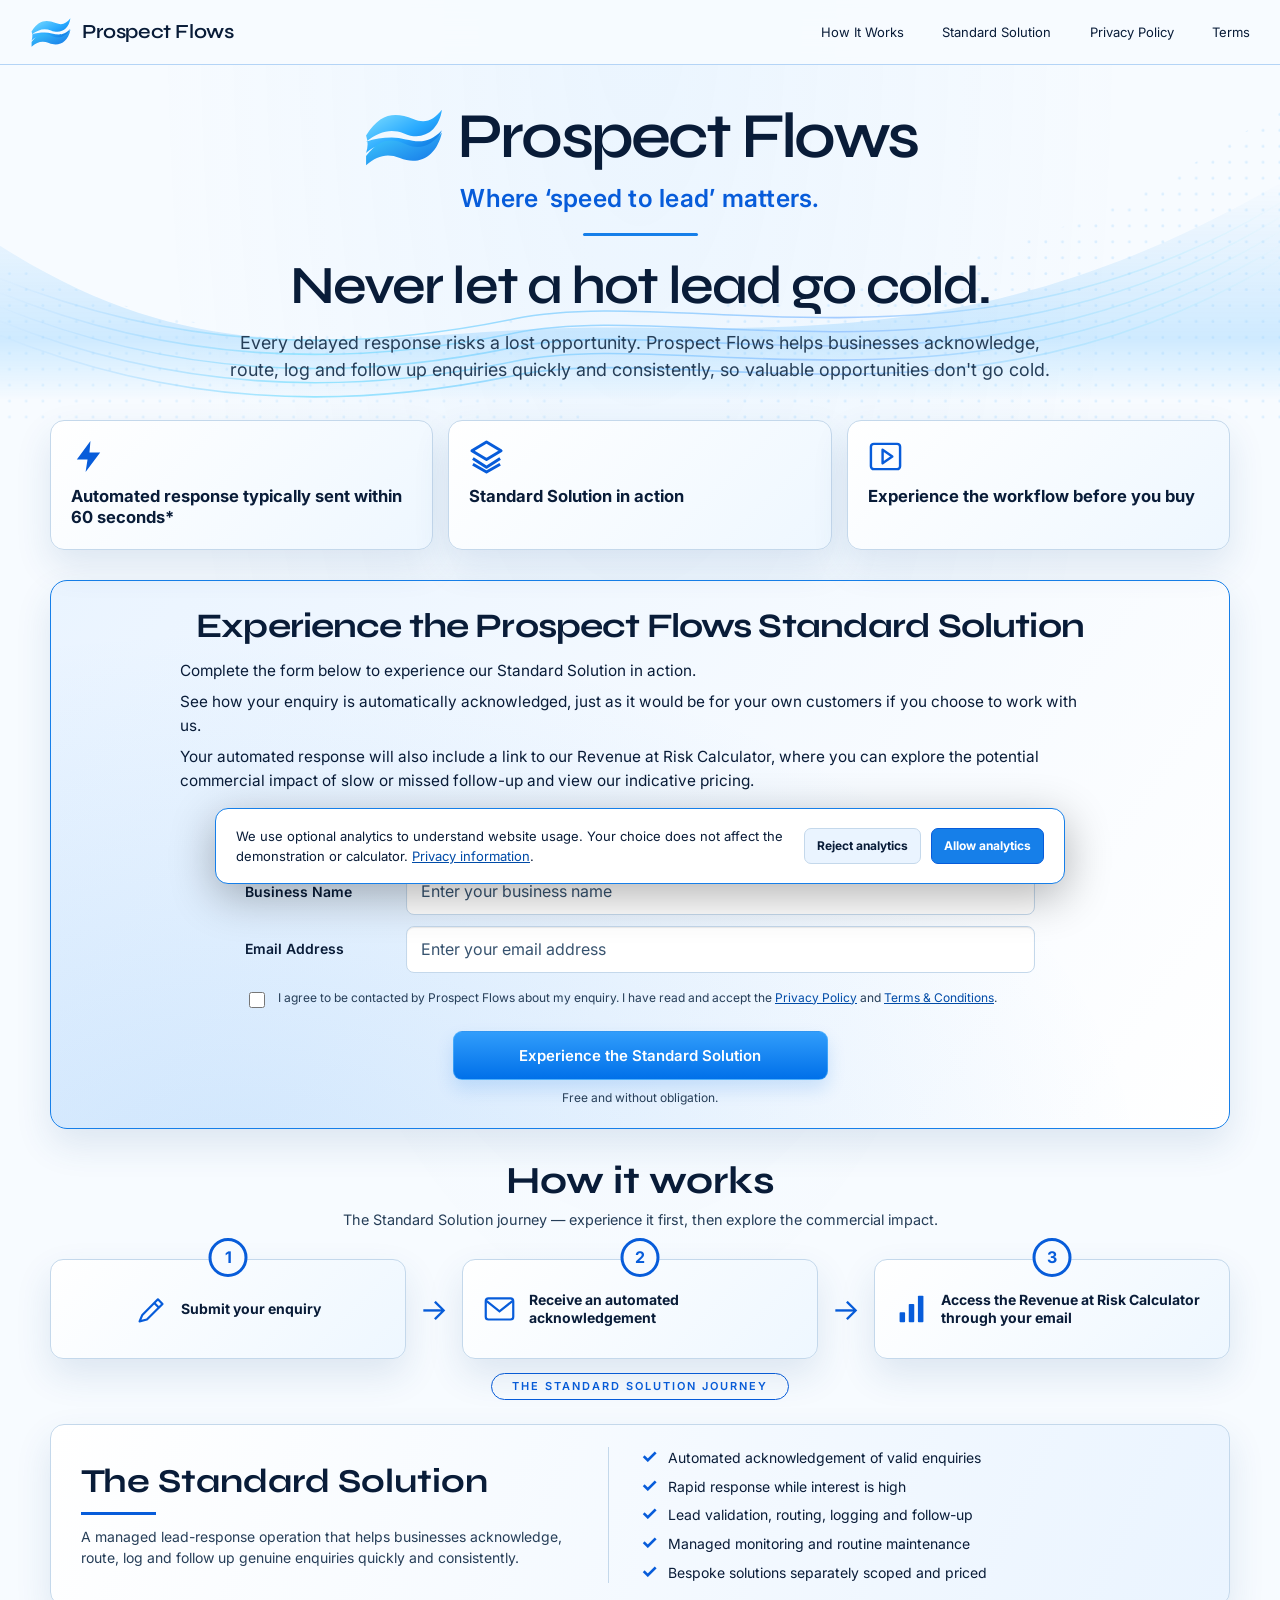
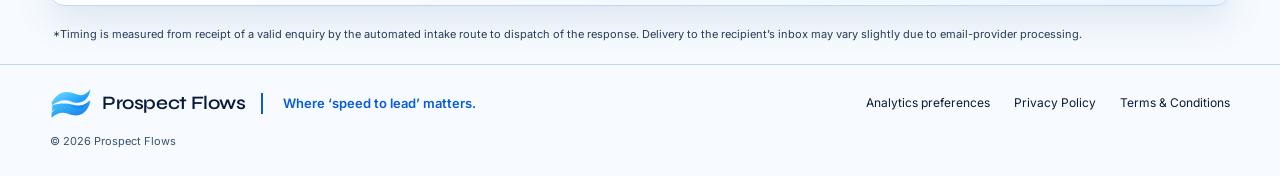
==== commit 16064114: "Hide Standard Solution price on homepage until calculator" ====
--- a/index.html
+++ b/index.html
@@ -13,7 +13,6 @@
 <div class="feature-grid">
 <div class="feature-card"><svg viewBox="0 0 36 36" aria-hidden="true" fill="none"><path d="M20 2L6 21h11l-2 13 15-20H19l1-12Z" fill="currentColor"/></svg><strong>Automated response typically sent within 60 seconds*</strong></div>
 <div class="feature-card"><svg viewBox="0 0 36 36" aria-hidden="true" fill="none" stroke="currentColor" stroke-width="3" stroke-linejoin="round"><path d="M18 3 33 12 18 21 3 12 18 3Z"/><path d="m4 20 14 9 14-9M4 26l14 8 14-8"/></svg><strong>Standard Solution in action</strong></div>
-<div class="feature-card"><svg viewBox="0 0 36 36" aria-hidden="true" fill="none" stroke="currentColor" stroke-width="2.6"><circle cx="18" cy="18" r="15"/><path d="M23 11c-7-3-11 2-8 8 1 2 0 6-3 7h13M12 21h10"/></svg><strong>Indicative pricing at £500/month</strong></div>
 <div class="feature-card"><svg viewBox="0 0 36 36" aria-hidden="true" fill="none" stroke="currentColor" stroke-width="2.5" stroke-linejoin="round"><rect x="3" y="5" width="30" height="26" rx="3"/><path d="m15 11 10 7-10 7V11Z"/></svg><strong>Experience the workflow before you buy</strong></div>
 </div></section><section id="experience" class="experience" aria-labelledby="experience-title"><h2 id="experience-title">Experience the Prospect Flows Standard Solution</h2>
 <div class="experience-copy"><p>Complete the form below to experience our Standard Solution in action.</p><p>See how your enquiry is automatically acknowledged, just as it would be for your own customers if you choose to work with us.</p><p>Your automated response will also include a link to our Revenue at Risk Calculator, where you can explore the potential commercial impact of slow or missed follow-up and view our indicative pricing.</p></div>
@@ -42,7 +41,7 @@
 <span class="journey-arrow" aria-hidden="true">→</span>
 <div class="journey-step"><span class="number">3</span><svg viewBox="0 0 36 36" aria-hidden="true" fill="currentColor"><rect x="5" y="22" width="6" height="11" rx="1"/><rect x="15" y="13" width="6" height="20" rx="1"/><rect x="25" y="4" width="6" height="29" rx="1"/></svg><strong>Access the Revenue at Risk Calculator through your email</strong></div>
 </div><span class="journey-label">The Standard Solution Journey</span></section><section class="standard-panel" id="standard-solution" aria-labelledby="standard-title"><div><h2 id="standard-title">The Standard Solution</h2><div class="mini-rule"></div><p>A managed lead-response operation that helps businesses acknowledge, route, log and follow up genuine enquiries quickly and consistently.</p></div>
-<ul class="standard-benefits"><li>Automated acknowledgement of valid enquiries</li><li>Rapid response while interest is high</li><li>Lead validation, routing, logging and follow-up</li><li>Managed monitoring and routine maintenance</li><li>Indicative Standard Solution pricing at £500/month</li><li>Bespoke solutions separately scoped and priced</li></ul></section><p class="timing-note">*Timing is measured from receipt of a valid enquiry by the automated intake route to dispatch of the response. Delivery to the recipient’s inbox may vary slightly due to email-provider processing.</p></main><footer class="site-footer"><div class="footer-inner"><div class="footer-brand"><a class="brand" href=""><img src="assets/logo-mark.svg" alt=""><span>Prospect Flows</span></a><span class="footer-tagline">Where ‘speed to lead’ matters.</span></div><div class="footer-links"><button type="button" class="privacy-settings" id="manage-analytics">Analytics preferences</button><a href="privacy-policy.html">Privacy Policy</a><a href="terms.html">Terms &amp; Conditions</a></div></div><p class="copyright">© 2026 Prospect Flows</p></footer><script>document.querySelector('.h-captcha').setAttribute('data-theme',window.matchMedia('(prefers-color-scheme:light)').matches?'light':'dark');</script><script src="https://web3forms.com/client/script.js" async defer></script>
+<ul class="standard-benefits"><li>Automated acknowledgement of valid enquiries</li><li>Rapid response while interest is high</li><li>Lead validation, routing, logging and follow-up</li><li>Managed monitoring and routine maintenance</li><li>Bespoke solutions separately scoped and priced</li></ul></section><p class="timing-note">*Timing is measured from receipt of a valid enquiry by the automated intake route to dispatch of the response. Delivery to the recipient’s inbox may vary slightly due to email-provider processing.</p></main><footer class="site-footer"><div class="footer-inner"><div class="footer-brand"><a class="brand" href=""><img src="assets/logo-mark.svg" alt=""><span>Prospect Flows</span></a><span class="footer-tagline">Where ‘speed to lead’ matters.</span></div><div class="footer-links"><button type="button" class="privacy-settings" id="manage-analytics">Analytics preferences</button><a href="privacy-policy.html">Privacy Policy</a><a href="terms.html">Terms &amp; Conditions</a></div></div><p class="copyright">© 2026 Prospect Flows</p></footer><script>document.querySelector('.h-captcha').setAttribute('data-theme',window.matchMedia('(prefers-color-scheme:light)').matches?'light':'dark');</script><script src="https://web3forms.com/client/script.js" async defer></script>
 <script>
 var form=document.getElementById('cta');
 var submitBtn=document.getElementById('submit-btn');
--- a/assets/theme.css
+++ b/assets/theme.css
@@ -21,7 +21,7 @@
 .hero-rule{width:115px;height:3px;background:var(--accent-2);margin:16px auto 20px;border-radius:3px}
 .hero h1{font-family:'Syne',Arial,sans-serif;font-weight:600;font-size:clamp(2.4rem,4.2vw,3.7rem);line-height:1.13;letter-spacing:-.035em;margin:0 0 12px}
 .hero-lede{font-size:clamp(1rem,1.4vw,1.12rem);max-width:850px;margin:0 auto 26px;color:var(--muted);line-height:1.54}
-.feature-grid{display:grid;grid-template-columns:repeat(4,minmax(0,1fr));gap:15px;margin:36px 0 30px;text-align:left}
+.feature-grid{display:grid;grid-template-columns:repeat(3,minmax(0,1fr));gap:15px;margin:36px 0 30px;text-align:left}
 .feature-card{display:flex;flex-direction:column;gap:12px;padding:18px 20px;background:linear-gradient(135deg,var(--panel),var(--bg-2));border:1px solid var(--border);border-radius:14px;min-height:130px;box-shadow:var(--shadow)}
 .feature-card svg{width:35px;height:35px;color:var(--accent)}.feature-card strong{font-size:clamp(.95rem,1.3vw,1.1rem);line-height:1.25}
 .experience{border:1.5px solid var(--accent-2);border-radius:17px;padding:24px clamp(20px,4vw,64px) 20px;background:radial-gradient(ellipse at 15% 110%,rgba(15,128,241,.15),transparent 65%),linear-gradient(125deg,var(--panel-2),var(--panel));box-shadow:var(--shadow);scroll-margin-top:105px}
@@ -80,8 +80,8 @@
 .legal-content a{word-break:break-word}
 .privacy-banner{position:fixed;z-index:80;left:16px;right:16px;bottom:16px;max-width:850px;margin:auto;padding:17px 20px;background:var(--panel);border:1px solid var(--accent-2);border-radius:13px;box-shadow:0 12px 45px rgba(0,0,0,.3);display:none;gap:20px;align-items:center}
 .privacy-banner.visible{display:flex}.privacy-banner p{margin:0;color:var(--ink);font-size:13px;flex:1}.privacy-banner .actions{display:flex;gap:10px;flex-wrap:wrap}.privacy-banner button{border-radius:7px;padding:8px 12px;font-size:12px;font-weight:700}.privacy-banner .allow{background:var(--accent-2);border:1px solid var(--accent);color:white}.privacy-banner .reject{background:var(--panel-2);border:1px solid var(--border);color:var(--ink)}
-@media(max-width:900px){.site-nav{gap:15px}.feature-grid{grid-template-columns:repeat(2,minmax(0,1fr))}.hero .wave-decoration{height:270px}.standard-panel{gap:22px}.site-wrap{width:min(100% - 40px,1180px)}.footer-inner,.copyright{width:min(100% - 40px,1180px)}}
-@media(max-width:660px){.header-inner{padding:11px 16px;align-items:flex-start;flex-wrap:wrap}.site-nav{width:100%;justify-content:space-between;gap:10px;font-size:12px;overflow:auto}.brand{font-size:18px}.brand img{width:35px;height:30px}.site-wrap{width:min(100% - 28px,1180px)}.hero{padding-top:24px}.hero-brand{font-size:2.2rem;gap:6px}.hero-brand img{width:49px;height:48px}.tagline{font-size:1.05rem}.hero .wave-decoration{top:80px;height:255px}.hero h1{font-size:clamp(2rem,8vw,2.6rem)}.hero-lede{font-size:15px}.feature-grid{grid-template-columns:1fr 1fr;gap:9px;margin-top:20px}.feature-card{min-height:105px;padding:14px 12px}.feature-card strong{font-size:13px}.feature-card svg{height:27px;width:27px}.experience{padding:23px 14px}.experience h2{font-size:1.55rem}.experience-copy p{font-size:14px}.form-grid{grid-template-columns:1fr;gap:5px}.form-grid label{margin-top:6px}.form-grid input{margin-bottom:3px}.journey{grid-template-columns:1fr;gap:24px}.journey-step{min-height:83px}.journey-arrow{transform:rotate(90deg);font-size:22px;line-height:1}.standard-panel{grid-template-columns:1fr;gap:20px;padding:21px 17px}.standard-benefits{padding:0;border:0}.footer-inner{width:min(100% - 28px,1180px);align-items:flex-start;flex-direction:column;gap:14px}.footer-brand{gap:10px}.footer-tagline{padding-left:12px}.copyright{width:min(100% - 28px,1180px)}.quote-hero{padding:32px 0 22px}.quote-fields,.results-grid{grid-template-columns:1fr}.quote-field:nth-child(3){grid-column:auto}.quote-card-shell{padding:18px 14px}.legal-content{padding:35px 0 45px}.legal-content h1{font-size:2.2rem}.legal-content p,.legal-content li{font-size:14px}.privacy-banner.visible{align-items:stretch;flex-direction:column;gap:12px}.privacy-banner .actions button{flex:1}}
+@media(max-width:900px){.site-nav{gap:15px}.feature-grid{grid-template-columns:repeat(3,minmax(0,1fr))}.hero .wave-decoration{height:270px}.standard-panel{gap:22px}.site-wrap{width:min(100% - 40px,1180px)}.footer-inner,.copyright{width:min(100% - 40px,1180px)}}
+@media(max-width:660px){.header-inner{padding:11px 16px;align-items:flex-start;flex-wrap:wrap}.site-nav{width:100%;justify-content:space-between;gap:10px;font-size:12px;overflow:auto}.brand{font-size:18px}.brand img{width:35px;height:30px}.site-wrap{width:min(100% - 28px,1180px)}.hero{padding-top:24px}.hero-brand{font-size:2.2rem;gap:6px}.hero-brand img{width:49px;height:48px}.tagline{font-size:1.05rem}.hero .wave-decoration{top:80px;height:255px}.hero h1{font-size:clamp(2rem,8vw,2.6rem)}.hero-lede{font-size:15px}.feature-grid{grid-template-columns:1fr;gap:9px;margin-top:20px}.feature-card{min-height:105px;padding:14px 12px}.feature-card strong{font-size:13px}.feature-card svg{height:27px;width:27px}.experience{padding:23px 14px}.experience h2{font-size:1.55rem}.experience-copy p{font-size:14px}.form-grid{grid-template-columns:1fr;gap:5px}.form-grid label{margin-top:6px}.form-grid input{margin-bottom:3px}.journey{grid-template-columns:1fr;gap:24px}.journey-step{min-height:83px}.journey-arrow{transform:rotate(90deg);font-size:22px;line-height:1}.standard-panel{grid-template-columns:1fr;gap:20px;padding:21px 17px}.standard-benefits{padding:0;border:0}.footer-inner{width:min(100% - 28px,1180px);align-items:flex-start;flex-direction:column;gap:14px}.footer-brand{gap:10px}.footer-tagline{padding-left:12px}.copyright{width:min(100% - 28px,1180px)}.quote-hero{padding:32px 0 22px}.quote-fields,.results-grid{grid-template-columns:1fr}.quote-field:nth-child(3){grid-column:auto}.quote-card-shell{padding:18px 14px}.legal-content{padding:35px 0 45px}.legal-content h1{font-size:2.2rem}.legal-content p,.legal-content li{font-size:14px}.privacy-banner.visible{align-items:stretch;flex-direction:column;gap:12px}.privacy-banner .actions button{flex:1}}
 @media(prefers-reduced-motion:reduce){*,*::before,*::after{animation:none!important;transition:none!important;scroll-behavior:auto!important}}
 
 .privacy-settings{appearance:none;background:transparent;border:0;padding:0;color:var(--ink);font-size:12px;font-family:inherit;cursor:pointer}.privacy-settings:hover{color:var(--accent)}
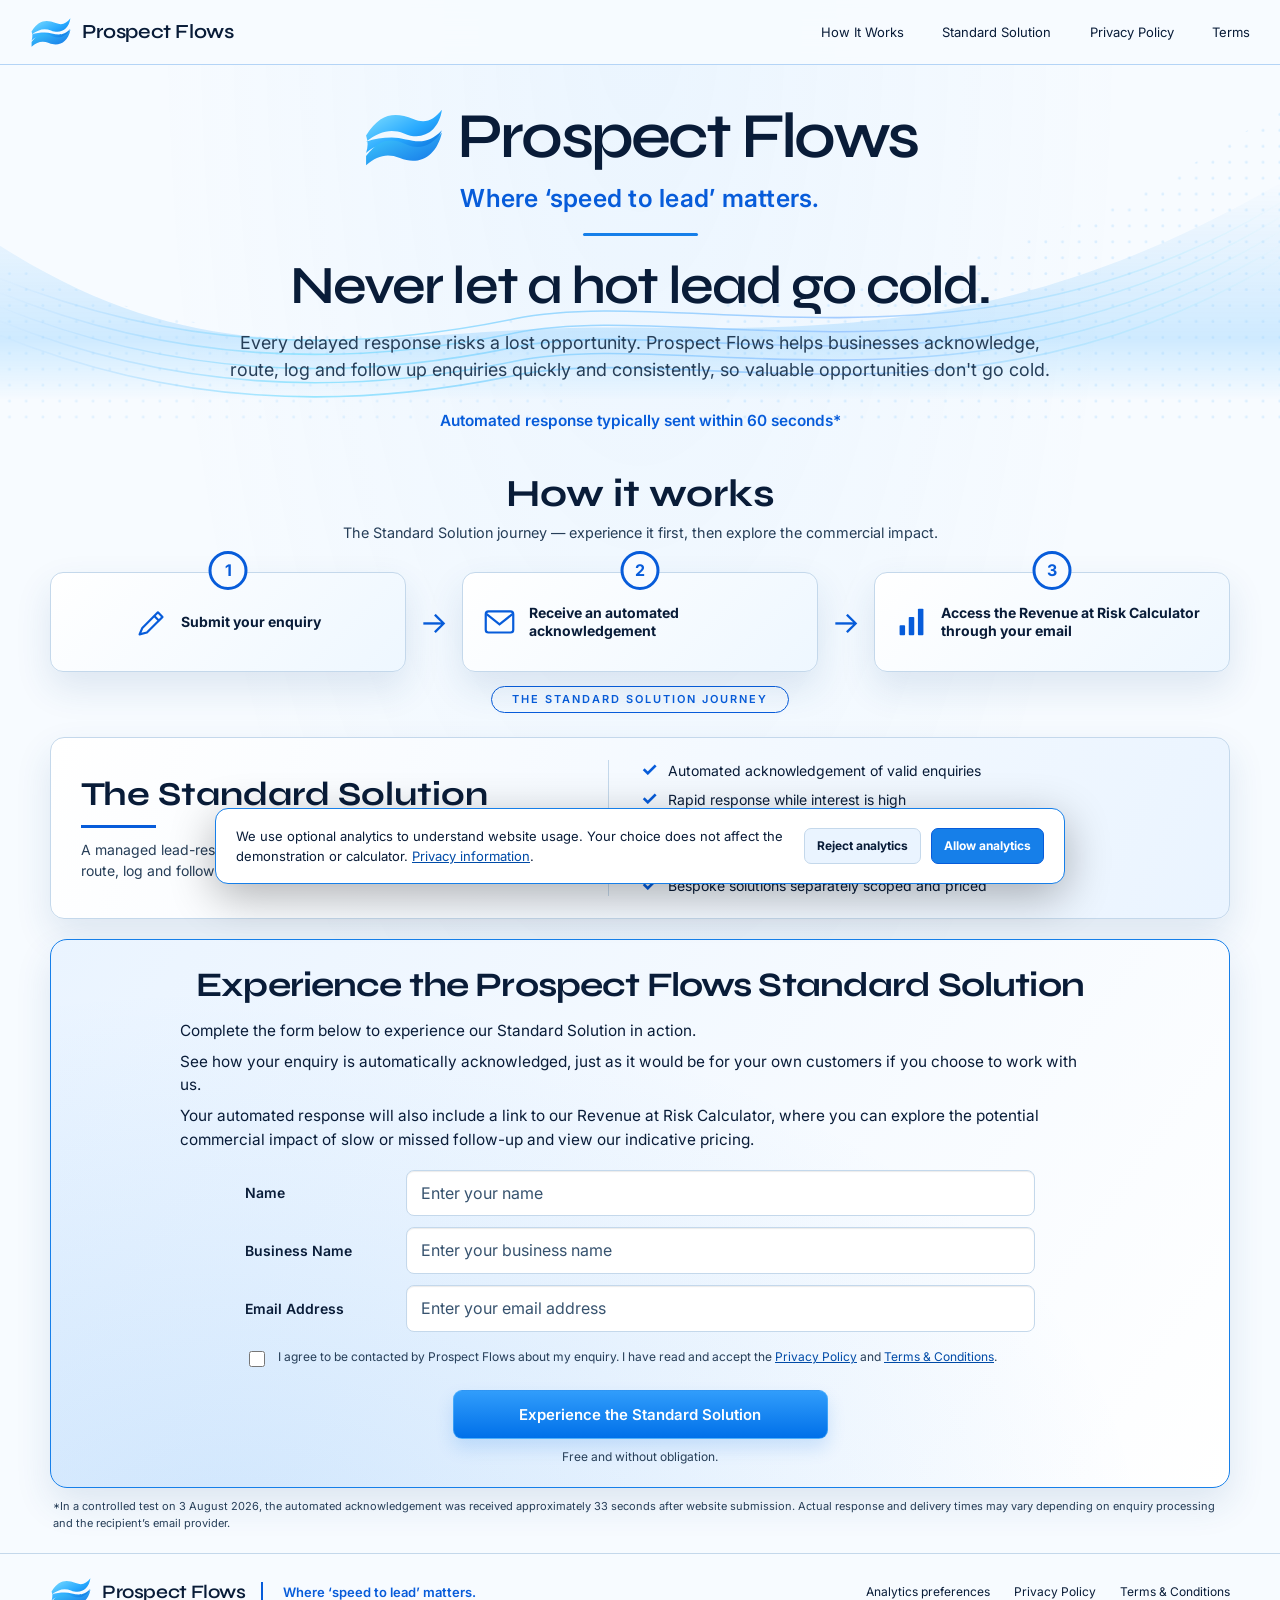
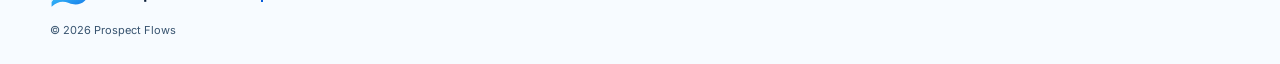
==== commit 7a190adf: "Simplify homepage journey and restore verified 33-second response test" ====
--- a/index.html
+++ b/index.html
@@ -10,11 +10,16 @@
 <div class="hero-brand"><img src="assets/logo-mark.svg" alt=""><span>Prospect Flows</span></div><p class="tagline">Where ‘speed to lead’ matters.</p><div class="hero-rule"></div>
 <h1 id="hero-title">Never let a hot lead go cold.</h1>
 <p class="hero-lede">Every delayed response risks a lost opportunity. Prospect Flows helps businesses acknowledge, route, log and follow up enquiries quickly and consistently, so valuable opportunities don't go cold.</p>
-<div class="feature-grid">
-<div class="feature-card"><svg viewBox="0 0 36 36" aria-hidden="true" fill="none"><path d="M20 2L6 21h11l-2 13 15-20H19l1-12Z" fill="currentColor"/></svg><strong>Automated response typically sent within 60 seconds*</strong></div>
-<div class="feature-card"><svg viewBox="0 0 36 36" aria-hidden="true" fill="none" stroke="currentColor" stroke-width="3" stroke-linejoin="round"><path d="M18 3 33 12 18 21 3 12 18 3Z"/><path d="m4 20 14 9 14-9M4 26l14 8 14-8"/></svg><strong>Standard Solution in action</strong></div>
-<div class="feature-card"><svg viewBox="0 0 36 36" aria-hidden="true" fill="none" stroke="currentColor" stroke-width="2.5" stroke-linejoin="round"><rect x="3" y="5" width="30" height="26" rx="3"/><path d="m15 11 10 7-10 7V11Z"/></svg><strong>Experience the workflow before you buy</strong></div>
-</div></section><section id="experience" class="experience" aria-labelledby="experience-title"><h2 id="experience-title">Experience the Prospect Flows Standard Solution</h2>
+<p class="hero-performance">Automated response typically sent within 60 seconds*</p>
+</section><section id="how-it-works" class="how-it-works" aria-labelledby="journey-title"><h2 id="journey-title">How it works</h2><p class="intro">The Standard Solution journey — experience it first, then explore the commercial impact.</p>
+<div class="journey">
+<div class="journey-step"><span class="number">1</span><svg viewBox="0 0 36 36" aria-hidden="true" fill="none" stroke="currentColor" stroke-width="2.4" stroke-linejoin="round"><path d="m8 25 17-17 5 5-17 17-8 2 3-7Z"/><path d="m21 12 5 5"/></svg><strong>Submit your enquiry</strong></div>
+<span class="journey-arrow" aria-hidden="true">→</span>
+<div class="journey-step"><span class="number">2</span><svg viewBox="0 0 36 36" aria-hidden="true" fill="none" stroke="currentColor" stroke-width="2.4"><rect x="3" y="7" width="30" height="23" rx="3"/><path d="m4 10 14 11 14-11"/></svg><strong>Receive an automated acknowledgement</strong></div>
+<span class="journey-arrow" aria-hidden="true">→</span>
+<div class="journey-step"><span class="number">3</span><svg viewBox="0 0 36 36" aria-hidden="true" fill="currentColor"><rect x="5" y="22" width="6" height="11" rx="1"/><rect x="15" y="13" width="6" height="20" rx="1"/><rect x="25" y="4" width="6" height="29" rx="1"/></svg><strong>Access the Revenue at Risk Calculator through your email</strong></div>
+</div><span class="journey-label">The Standard Solution Journey</span></section><section class="standard-panel" id="standard-solution" aria-labelledby="standard-title"><div><h2 id="standard-title">The Standard Solution</h2><div class="mini-rule"></div><p>A managed lead-response operation that helps businesses acknowledge, route, log and follow up genuine enquiries quickly and consistently.</p></div>
+<ul class="standard-benefits"><li>Automated acknowledgement of valid enquiries</li><li>Rapid response while interest is high</li><li>Lead validation, routing, logging and follow-up</li><li>Managed monitoring and routine maintenance</li><li>Bespoke solutions separately scoped and priced</li></ul></section><section id="experience" class="experience" aria-labelledby="experience-title"><h2 id="experience-title">Experience the Prospect Flows Standard Solution</h2>
 <div class="experience-copy"><p>Complete the form below to experience our Standard Solution in action.</p><p>See how your enquiry is automatically acknowledged, just as it would be for your own customers if you choose to work with us.</p><p>Your automated response will also include a link to our Revenue at Risk Calculator, where you can explore the potential commercial impact of slow or missed follow-up and view our indicative pricing.</p></div>
 <form class="demo-form" id="cta" action="https://api.web3forms.com/submit" method="POST">
 <!-- Preserve the production Web3Forms routing and hidden fields unchanged. -->
@@ -33,15 +38,7 @@
 <div class="h-captcha" data-captcha="true" data-theme="dark"></div>
 <p class="captcha-error" id="captcha-error" role="alert">Please complete the captcha before submitting.</p>
 <div class="form-actions"><button class="submit-btn" id="submit-btn" type="submit">Experience the Standard Solution</button><p class="form-note" id="reply-msg">Free and without obligation.</p></div>
-</form></section><section id="how-it-works" class="how-it-works" aria-labelledby="journey-title"><h2 id="journey-title">How it works</h2><p class="intro">The Standard Solution journey — experience it first, then explore the commercial impact.</p>
-<div class="journey">
-<div class="journey-step"><span class="number">1</span><svg viewBox="0 0 36 36" aria-hidden="true" fill="none" stroke="currentColor" stroke-width="2.4" stroke-linejoin="round"><path d="m8 25 17-17 5 5-17 17-8 2 3-7Z"/><path d="m21 12 5 5"/></svg><strong>Submit your enquiry</strong></div>
-<span class="journey-arrow" aria-hidden="true">→</span>
-<div class="journey-step"><span class="number">2</span><svg viewBox="0 0 36 36" aria-hidden="true" fill="none" stroke="currentColor" stroke-width="2.4"><rect x="3" y="7" width="30" height="23" rx="3"/><path d="m4 10 14 11 14-11"/></svg><strong>Receive an automated acknowledgement</strong></div>
-<span class="journey-arrow" aria-hidden="true">→</span>
-<div class="journey-step"><span class="number">3</span><svg viewBox="0 0 36 36" aria-hidden="true" fill="currentColor"><rect x="5" y="22" width="6" height="11" rx="1"/><rect x="15" y="13" width="6" height="20" rx="1"/><rect x="25" y="4" width="6" height="29" rx="1"/></svg><strong>Access the Revenue at Risk Calculator through your email</strong></div>
-</div><span class="journey-label">The Standard Solution Journey</span></section><section class="standard-panel" id="standard-solution" aria-labelledby="standard-title"><div><h2 id="standard-title">The Standard Solution</h2><div class="mini-rule"></div><p>A managed lead-response operation that helps businesses acknowledge, route, log and follow up genuine enquiries quickly and consistently.</p></div>
-<ul class="standard-benefits"><li>Automated acknowledgement of valid enquiries</li><li>Rapid response while interest is high</li><li>Lead validation, routing, logging and follow-up</li><li>Managed monitoring and routine maintenance</li><li>Bespoke solutions separately scoped and priced</li></ul></section><p class="timing-note">*Timing is measured from receipt of a valid enquiry by the automated intake route to dispatch of the response. Delivery to the recipient’s inbox may vary slightly due to email-provider processing.</p></main><footer class="site-footer"><div class="footer-inner"><div class="footer-brand"><a class="brand" href=""><img src="assets/logo-mark.svg" alt=""><span>Prospect Flows</span></a><span class="footer-tagline">Where ‘speed to lead’ matters.</span></div><div class="footer-links"><button type="button" class="privacy-settings" id="manage-analytics">Analytics preferences</button><a href="privacy-policy.html">Privacy Policy</a><a href="terms.html">Terms &amp; Conditions</a></div></div><p class="copyright">© 2026 Prospect Flows</p></footer><script>document.querySelector('.h-captcha').setAttribute('data-theme',window.matchMedia('(prefers-color-scheme:light)').matches?'light':'dark');</script><script src="https://web3forms.com/client/script.js" async defer></script>
+</form></section><p class="timing-note">*In a controlled test on 3 August 2026, the automated acknowledgement was received approximately 33 seconds after website submission. Actual response and delivery times may vary depending on enquiry processing and the recipient’s email provider.</p></main><footer class="site-footer"><div class="footer-inner"><div class="footer-brand"><a class="brand" href=""><img src="assets/logo-mark.svg" alt=""><span>Prospect Flows</span></a><span class="footer-tagline">Where ‘speed to lead’ matters.</span></div><div class="footer-links"><button type="button" class="privacy-settings" id="manage-analytics">Analytics preferences</button><a href="privacy-policy.html">Privacy Policy</a><a href="terms.html">Terms &amp; Conditions</a></div></div><p class="copyright">© 2026 Prospect Flows</p></footer><script>document.querySelector('.h-captcha').setAttribute('data-theme',window.matchMedia('(prefers-color-scheme:light)').matches?'light':'dark');</script><script src="https://web3forms.com/client/script.js" async defer></script>
 <script>
 var form=document.getElementById('cta');
 var submitBtn=document.getElementById('submit-btn');
--- a/assets/theme.css
+++ b/assets/theme.css
@@ -21,6 +21,7 @@
 .hero-rule{width:115px;height:3px;background:var(--accent-2);margin:16px auto 20px;border-radius:3px}
 .hero h1{font-family:'Syne',Arial,sans-serif;font-weight:600;font-size:clamp(2.4rem,4.2vw,3.7rem);line-height:1.13;letter-spacing:-.035em;margin:0 0 12px}
 .hero-lede{font-size:clamp(1rem,1.4vw,1.12rem);max-width:850px;margin:0 auto 26px;color:var(--muted);line-height:1.54}
+.hero-performance{font-size:clamp(.88rem,1.2vw,.99rem);font-weight:600;color:var(--accent);margin:0 auto 10px;line-height:1.4}
 .feature-grid{display:grid;grid-template-columns:repeat(3,minmax(0,1fr));gap:15px;margin:36px 0 30px;text-align:left}
 .feature-card{display:flex;flex-direction:column;gap:12px;padding:18px 20px;background:linear-gradient(135deg,var(--panel),var(--bg-2));border:1px solid var(--border);border-radius:14px;min-height:130px;box-shadow:var(--shadow)}
 .feature-card svg{width:35px;height:35px;color:var(--accent)}.feature-card strong{font-size:clamp(.95rem,1.3vw,1.1rem);line-height:1.25}
